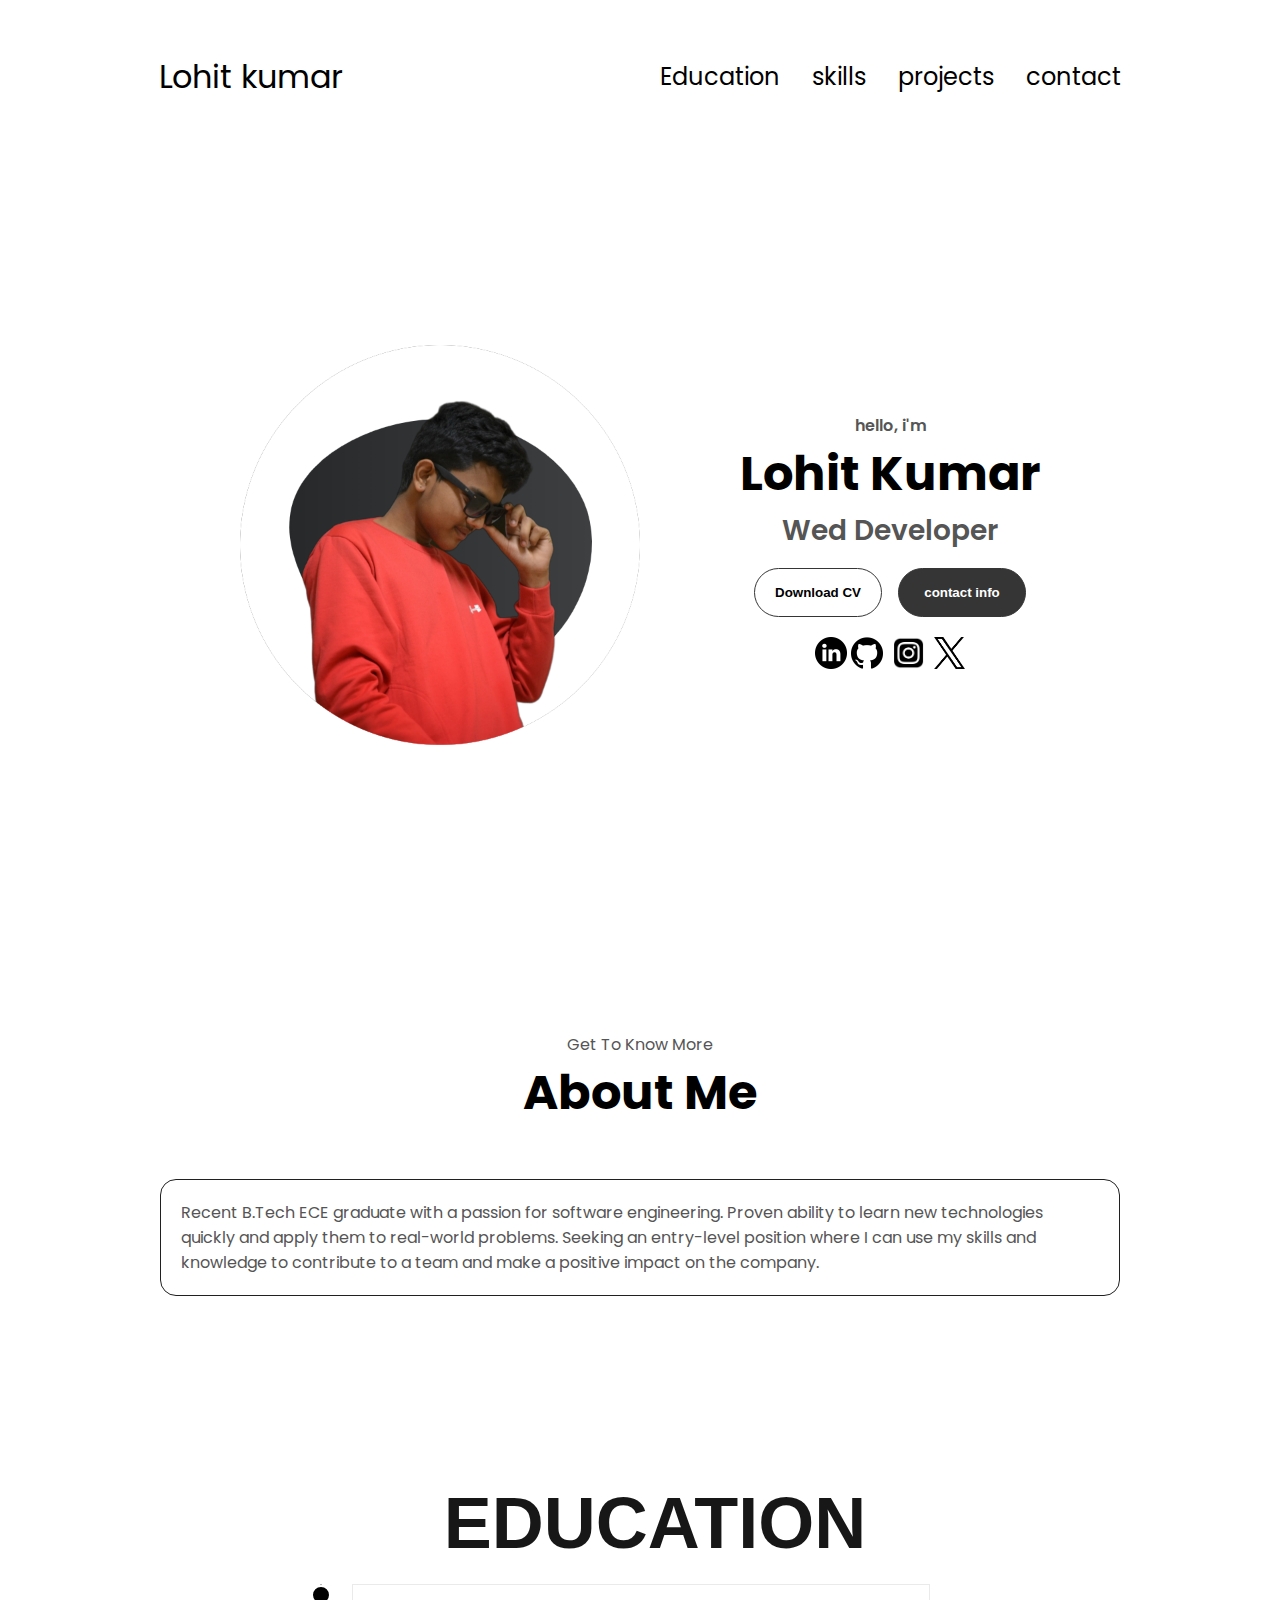
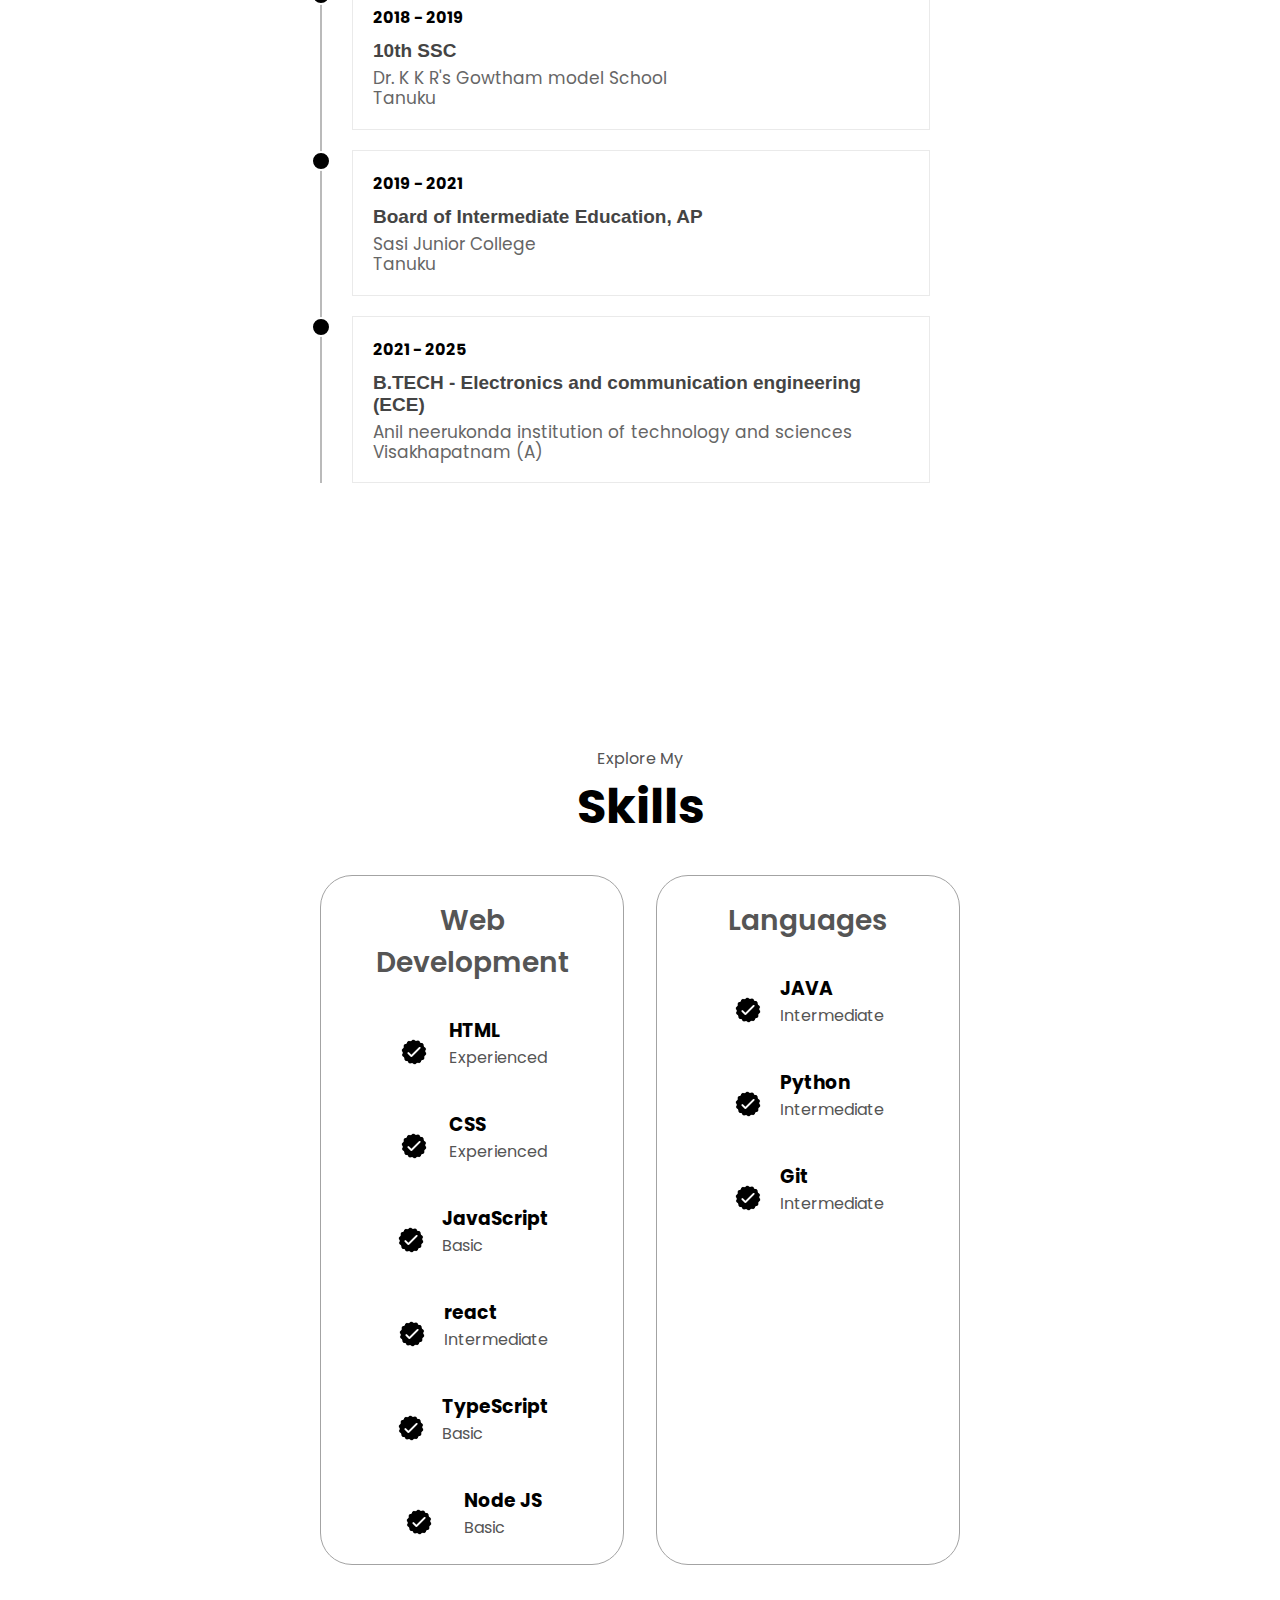
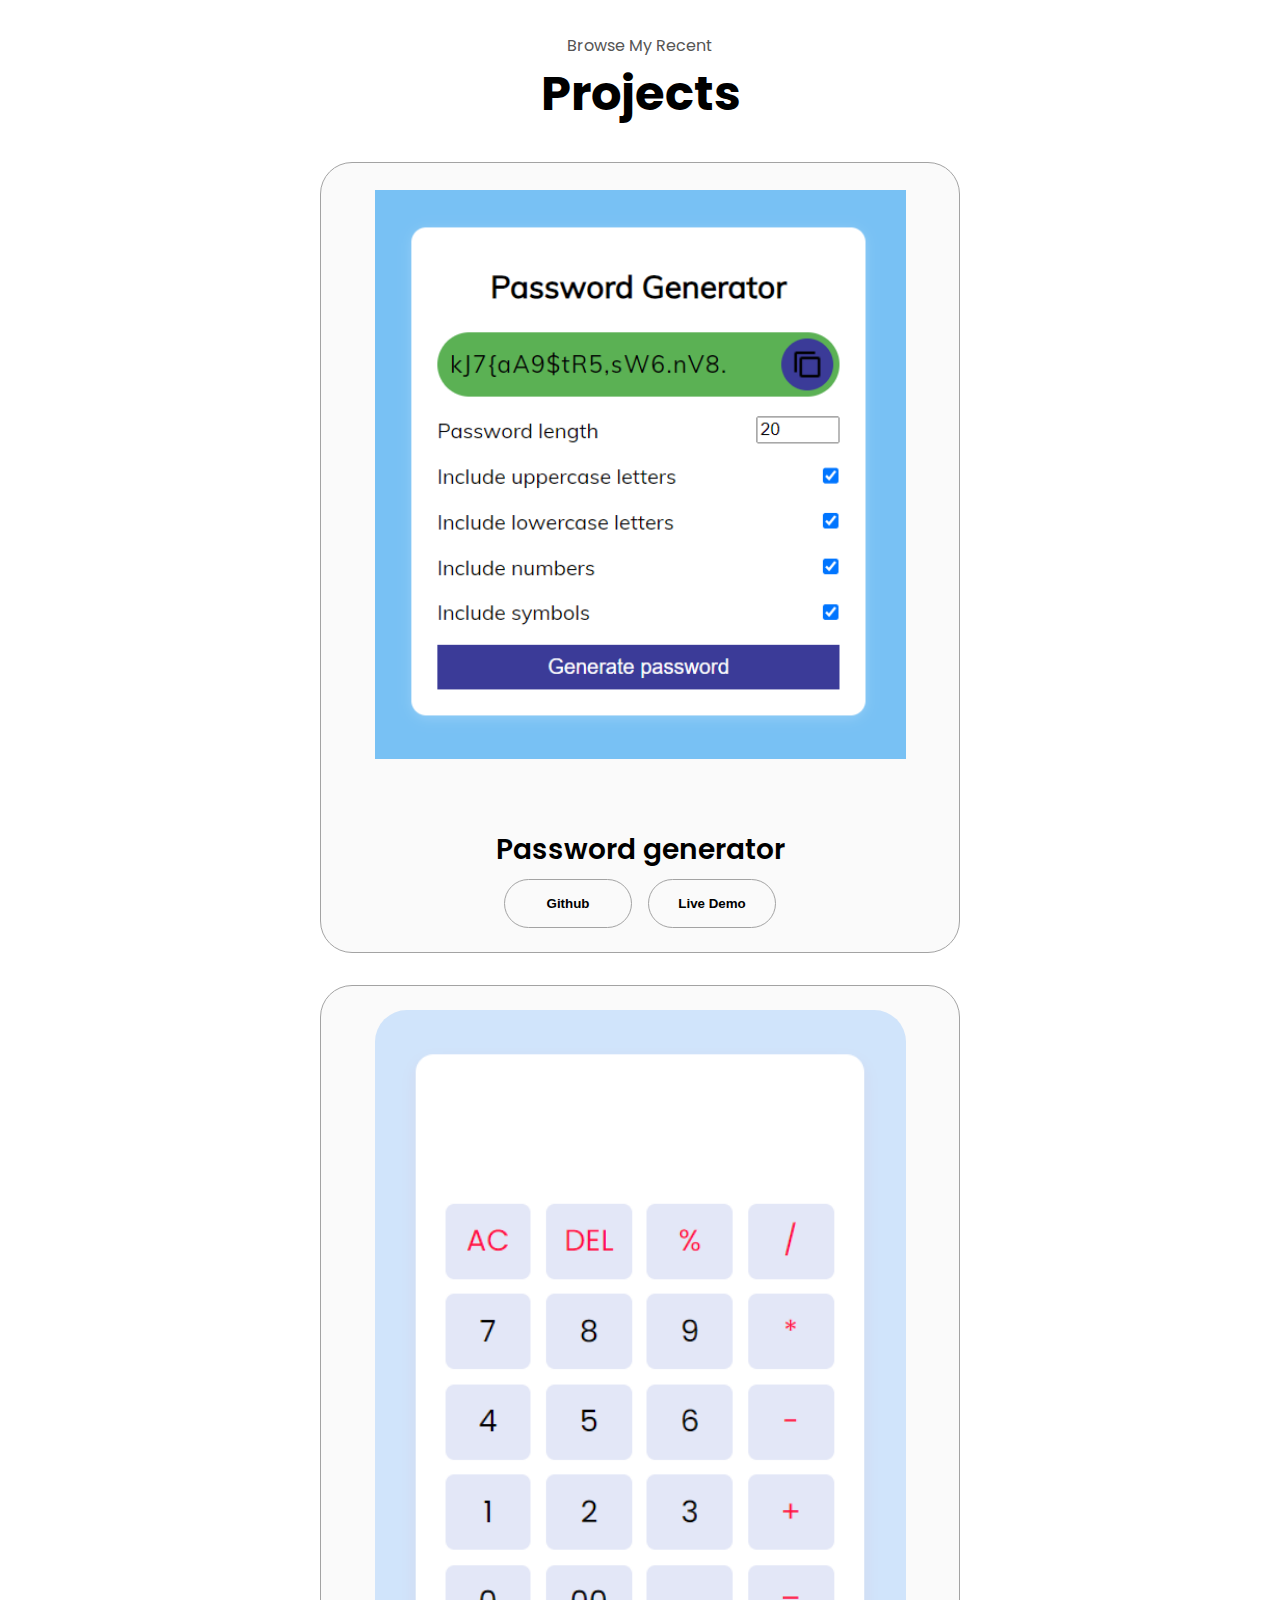
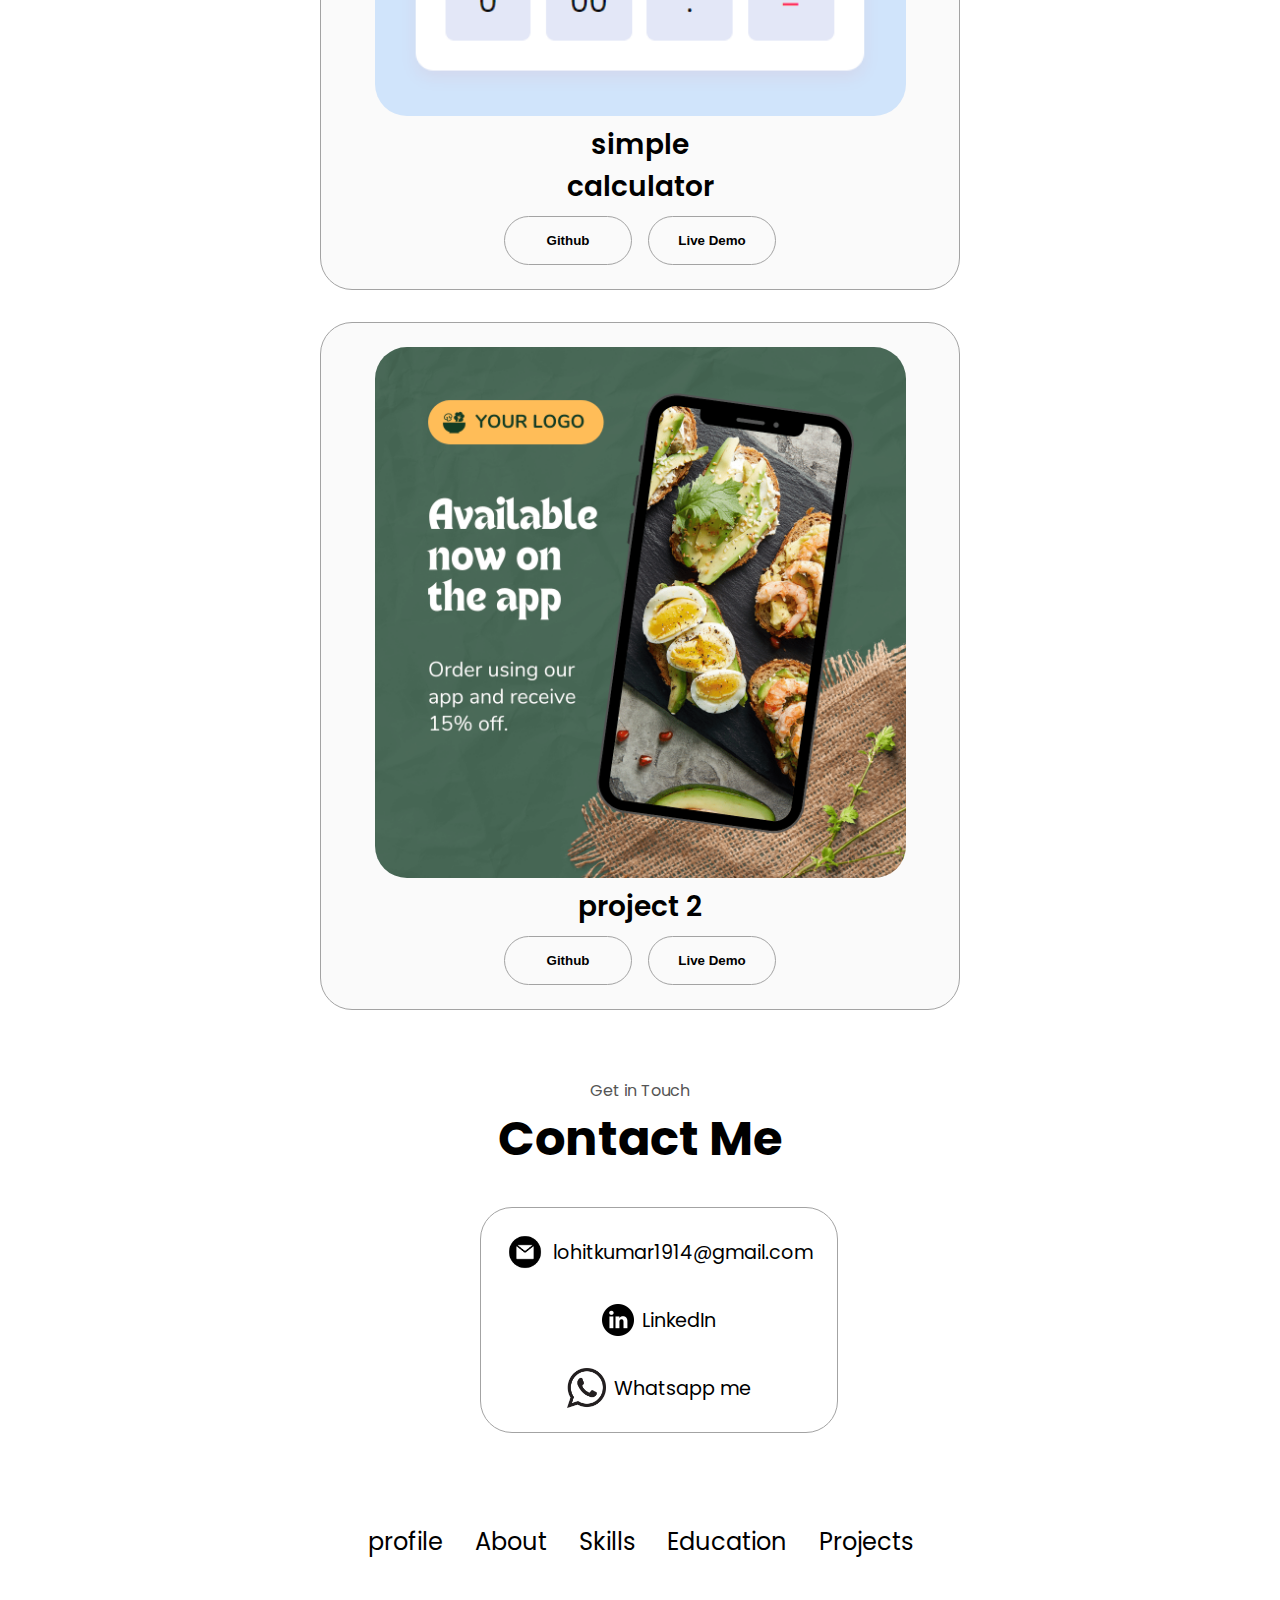
==== index.html @ 2c94330b "Add files via upload" ====
<!DOCTYPE html>
<html lang="en">
<head>
    <meta charset="UTF-8">
    <meta name="viewport" content="width=device-width, initial-scale=1.0">
    <title>my portfolio</title>

    <link rel="stylesheet" href="style.css"/>
    <link rel="stylesheet" href="mediaquire.css"/>

</head>
<body>
 <nav id="desktop-nav">
    <div class="logo">Lohit kumar</div>
    <div>
        <ul class="nav-links">
        <li><a href="#Education">Education</a></li>
        <li><a href="#experience">skills</a></li>
        <li><a href="#projects">projects</a></li>
        <li><a href="#contact">contact</a></li>
   </ul> 
</div>
 </nav>
 <nav id="hambuger-nav">
    <div class="logo">Lohit kumar</div>
    <div class="hambuger-menu">
        <div class ="hambuger-icon" onclick="toggleMenu()">
          <span></span>
          <span></span>
          <span></span>
        </div>
    <div class="menu-links">
        <li><a href="#Education" onclick="toggleMenu()">Education</a></li>
        <li><a href="#experience" onclick="toggleMenu()">skills</a></li>
        <li><a href="#projects" onclick="toggleMenu()">projects</a></li>
        <li><a href="#contact" onclick="toggleMenu()">contact</a></li>
         
    </div>
    </div>
 </nav>
<section id ="profile">
    <div class="section__pic-container">
        <img src="./assets/profile-pic.png" alt="lohit profile">

    </div>
    <div class="section__text">
        <p class ="section__text__p1">hello, i'm</p>
        <h1 class ="title">Lohit Kumar</h1>
        <p class="section__text__p2">Wed Developer</p>
        <div class="btn-container">
            <button class="btn btn-color-2" 
            onclick="window.open('./assets/resume.pdf')">
                Download CV
            </button>
            <button class="btn btn-color-1" 
            onclick="location.href=('./#contact')">
                contact info
            </button>
        </div>
        <div id="socials-container">
            <img src="./assets/linkedin.png" alt="my linkedin profile"
            class="icon" onclick="location.href='https://www.linkedin.com/in/naram-lohit-kumar-b92666259'"/>
            <img src="./assets/github.png" alt="my github profile"
            class="icon" onclick="location.href='https://github.com/lohitkumar1914'"/>
            <img src="./assets/instagram logo.png" alt="my insta profile"
            class="icon" onclick="location.href='https://www.instagram.com/sasilohit_1914/#'"/>
            <img src="./assets/twitter-x-logo-.png" alt="my twitter profile"
            class="icon" onclick="location.href='https://twitter.com/sasilohit1914'"/>
        </div>
    </div>
    
</section>

<section id="about">
  <p class="section__text__p1">Get To Know More</p>
  <h1 class="title">About Me</h1>

  <div class="text-container">
    <p>
      Recent B.Tech ECE graduate with a passion for software engineering. Proven ability to learn new technologies quickly and apply them to real-world problems. Seeking an entry-level position where I can use my skills and knowledge to contribute to a team and make a positive impact on the company.
    </p>
  </div>
<!-- ----------------------------------------------------------------------education--------------------------------------------------------------------------->
<section id="Education" class="col">
				
  <header class="title">
    <h2>EDUCATION</h2>
  </header>

  <div class="contents">
    
    <div class="box">
      <h4>2018 - 2019</h4>
      <h3>10th SSC </h3>
      <p>Dr. K K R's Gowtham model School<br/> Tanuku</p>
    </div>

    <div class="box">
      <h4>2019 - 2021</h4>
      <h3> Board of Intermediate Education, AP</h3>
      <p>Sasi Junior College<br/> Tanuku</p>
    </div>

    <div class="box">
      <h4>2021 - 2025</h4>
      <h3>B.TECH -
        Electronics and communication engineering (ECE)
        </h3>
      <p>Anil neerukonda institution
        of technology and sciences<br/>
        Visakhapatnam
        (A)</p>
    </div>

  </div>
  
</section>
<section id="experience">
  <p class="section__text__p1">Explore My</p>
  <h1 class="title">Skills</h1>
  <div class="experience-details-container">
    <div class="about-containers">
      <div class="details-container">
        <h2 class="experience-sub-title">Web Development</h2>
        <div class="article-container">
          <article>
            <img
              src="./assets/checkmark.png"
              alt="Experience icon"
              class="icon"
            />
            <div>
              <h3>HTML</h3>
              <p>Experienced</p>
            </div>
          </article>
          <article>
            <img
              src="./assets/checkmark.png"
              alt="Experience icon"
              class="icon"
            />
            <div>
              <h3>CSS</h3>
              <p>Experienced</p>
            </div>
          </article>
          <article>
            <img
              src="./assets/checkmark.png"
              alt="Experience icon"
              class="icon"
            />
            <div>
              <h3>JavaScript</h3>
              <p>Basic</p>
            </div>
          </article>
          <article>
            <img
              src="./assets/checkmark.png"
              alt="Experience icon"
              class="icon"
            />
            <div>
              <h3>react</h3>
              <p>Intermediate</p>
            </div>
          </article>
          <article>
            <img
              src="./assets/checkmark.png"
              alt="Experience icon"
              class="icon"
            />
            <div>
              <h3>TypeScript</h3>
              <p>Basic</p>
            </div>
          </article>
          <article>
            <img
              src="./assets/checkmark.png"
              alt="Experience icon"
              class="icon"
            />
            <div>
              <h3>Node JS</h3>
              <p>Basic</p>
            </div>
          </article>
        </div>
      </div>
      <div class="details-container">
        <h2 class="experience-sub-title">Languages</h2>
        <div class="article-container">
          <article>
            <img
              src="./assets/checkmark.png"
              alt="Experience icon"
              class="icon"
            />
            <div>
              <h3>JAVA</h3>
              <p>Intermediate</p>
            </div>
          </article>
          <article>
            <img
              src="./assets/checkmark.png"
              alt="Experience icon"
              class="icon"
            />
            <div>
              <h3>Python</h3>
              <p>Intermediate</p>
            </div>
          </article>
          
          <article>
            <img
              src="./assets/checkmark.png"
              alt="Experience icon"
              class="icon"
            />
            <div>
              <h3>Git</h3>
              <p>Intermediate</p>
            </div>
          </article>
        </div>
      </div>
    </div>
  </div>
</section>

<section id="projects">
  <p class="section__text__p1">Browse My Recent</p>
  <h1 class="title">Projects</h1>
  <div class="experience-details-container">
    <div class="about-containers">
      <div class="details-container color-container">
        <div class="article-container">
          <img
            src="./assets/project-1.png"
            alt="Project 1"
            class="project-img1"
          />
        </div>
       
        <h2 class="experience-sub-title project-title">Password generator
        </h2>
        <h4 class="project-one-title">   
        </h4>
        <div class="btn-container">
          <button
            class="btn btn-color-2 project-btn"
            onclick="location.href='https://github.com/lohitkumar1914/project-1-Password-generator.git'"
            target="_blank">
            Github
          </button>
          <button
            class="btn btn-color-2 project-btn"
            onclick="location.href='https://lohitkumar1914.github.io/project-1-Password-generator/'"
            target="_blank" >
            Live Demo
          </button>
        </div>
      </div>
      
      <!-- project 2-->
      <div class="details-container color-container">
        <div class="article-container">
          <img
            src="./assets/project-2.png"
            alt="Project 1"
            class="project-img"
          />
        </div>
        <h2 class="experience-sub-title project-title">simple <br>calculator
        </h2>
        <h4 class="project-one-title">   
        </h4>
        <div class="btn-container">
          <button
            class="btn btn-color-2 project-btn"
            onclick="location.href='https://github.com/lohitkumar1914/Simple-calculator'"
            target="_blank">
            Github
          </button>
          <button
            class="btn btn-color-2 project-btn"
            onclick="location.href='https://lohitkumar1914.github.io/Simple-calculator/'"
            target="_blank" >
            Live Demo
          </button>
        </div>
      </div>
            <!-- project 3-->

      <div class="details-container color-container">
        <div class="article-container">
          <img
            src="./assets/project-3.png"
            alt="Project 1"
            class="project-img"
          />
        </div>
        <h2 class="experience-sub-title project-title">project 2
        </h2>
        <h4 class="project-one-title">   
        </h4>
        <div class="btn-container">
          <button
            class="btn btn-color-2 project-btn"
            onclick="location.href='https://github.com/'"
            target="_blank">
            Github
          </button>
          <button
            class="btn btn-color-2 project-btn"
            onclick="location.href='https://lohitkumar1914.github.io/'"
            target="_blank" >
            Live Demo
          </button>
        </div>
      </div>
    </div>
  </div>
  <section id="contact">
    <p class="section__text__p1">Get in Touch</p>
    <h1 class="title">Contact Me</h1>
    <div class="contact-info-upper-container">
      <div class="contact-info-container">
        <img
          src="./assets/email.png"
          alt="Email icon"
          class="icon contact-icon email-icon"
        />
        <p><a href="mailto:examplemail@gmail.com">lohitkumar1914@gmail.com</a></p>
      </div>
      <div class="contact-info-container">
        <img
          src="./assets/linkedin.png"
          alt="LinkedIn icon"
          class="icon contact-icon"
        />
        <p><a href="https://www.linkedin.com/in/naram-lohit-kumar-b92666259">LinkedIn</a></p>
      </div>
      
      <div class="contact-info-container">
        <img
          src="./assets/whatsapp-icon.png"
          alt="Email icon"
          class="icon contact-icon email-icon"
        />
        <p><a href="https://wa.me/7793928902">Whatsapp me</a></p>
      </div>
    </div>
  </section>
  <footer>
    <nav>
      <div class="nav-links-container">
        <ul class="nav-links">
          <li><a href="#profile">profile</a></li>
          <li><a href="#about">About</a></li>
          <li><a href="#experience">Skills</a></li>
          <li><a href="#Education">Education</a></li>
          <li><a href="#projects">Projects</a></li>
          
        </ul>
      </div>
    </nav>
  </footer>
  
</section>

    <script src="scrpit.js"></script> 

</body>
</html>
---- style.css ----
@import url('https://fonts.googleapis.com/css2?family=Poppins:wght@300;400;500;600&display=swap');


*{
    margin: 0;
    padding: 0;
}
body{
   font-family: "Poppins", sans-serif;


}
html{
    scroll-behavior:smooth;
}

p{
    color: rgb(85, 85, 85);
}

a, 
.btn{
  transition:  all 300ms ease;

}

nav,
.nav-links{
    display: flex;
}
nav{
    justify-content: space-around;
    align-items: center;
    height: 17vh;
}
.nav-links{
    gap:2rem;
    list-style: none;
    font-size: 1.5rem;
}
a{
    color:black;
    text-decoration: none;
    text-emphasis-color: white;
}
a:hover{
    color :grey;
    text-decoration: underline;
    text-underline-offset: 1rem; /*gap for from the word to underline*/
    text-decoration-color:rgb(169, 164, 164) ;

}
.logo{
    font-size: 2rem;

}
.logo:hover{
    cursor: default;
}

#hambuger-nav{
    display: none;
}
.hambuger-menu{
    position: relative;
    display: inline-block;
}
.hambuger-icon{
    display:flex;
    flex-direction: column;
    justify-content: space-between;
    height: 24px; 
    width: 30px;
    cursor: pointer;
}

.hambuger-icon span{
    width: 100%;
    height: 2px;
    background-color: black;
    transition: all 0.3 ease-in-out;
}
.menu-links{
    position:absolute;
    top: 100%;
    right:  0;
    background-color: white;
    width: fit-content;
    max-height: 0;
    overflow: hidden;
    transition: all 0.3 ease-in-out;
}

.menu-links a{
    display:block;
    padding: 10px;
    text-align: center;
    font-size: 1.5rem;
    color: black;
    text-decoration: none;
    transition: all 0.3 ease-in-out;
 
}

.menu-links li{
    list-style: none;
}
.menu-links.open{
    max-height: 300px;

}
.hambuger-icon.open span:first-child{
    transform: rotate(45deg) translate(10px,5px);
}
.hambuger-icon.open span:nth-child(2){
opacity: 0;

}
.hambuger-icon.open span:last-child{
    transform: rotate(-45deg) translate(10px,-5px);
}

.hambuger-icon span:first-child{
    transform: none;
} 

.hambuger-icon span:first-child{
opacity: 1;
}

.hambuger-icon span:first-child{
    transform: none;
}

section {
    padding-top: 4vh;
    height: 96vh;
    margin:0 10rem;
    box-sizing:border-box;
    min-height: fit-content;
}

.section-container{
    display:flex;
    
}
#profile{
    display:flex;
    justify-content: center;
    gap: 5rem;
    height:80vh;
}
.section__pic-container{
    display:flex;
    height:400px;
    width:400px;
    margin:auto 0;
    padding-right: 20px;

}

.section__text{
    align-self: center;
    text-align: center;

}

.section__text p{
    font-weight: 600;
}
.section__text__p1{
    text-align: center;
}
.section__text__p2{
    font-size: 1.75rem;
    margin-bottom: 1rem;
    
}

.title{
    font-size:3rem;
    text-align:center;
}

#social-container{
    display:flex;
    justify-content:center;
    margin-top: 50rem;
    gap: 1rem;
    padding-top: 20px;
}
.icon{
    padding-top: 20px;
    cursor: pointer;
    height: 2rem;

}

.btn-container{
    display: flex;
    justify-content: center;
    gap: 1rem;

}
 
.btn{
    font-weight: 600;
    transition: all 300ms ease;
    padding:1rem;
    width:8rem;
    border-radius:2rem;

}

.btn-color-1,
.btn-color-2{
    border: rgb(53,53,53) 0.1rem solid;

}

.btn-color-1:hover
,btn-color-2:hover{
    cursor: pointer;
}
.btn-color-1
,btn-color-2:hover{
    background:rgb(53,53,53);
    color:white;
}
.btn-color-1:hover{
    background-color: rgb(0,0,0);
}
.btn-color-2{
    background:none;
}

.btn-color-2:hover{
    border:rgb(255,255,255) 0.1rem solid;
}
.btn-container{
    gap:1rem;
}

#about {
    position: relative;
  }
  
  .about-containers {
    gap: 2rem;
    margin-bottom: 2rem;
    margin-top: 2rem;
  }
  
  .about-details-container {
    justify-content: center;
    flex-direction: column;
  }
  
  .about-containers,
  .about-details-container {
    display: flex;
    justify-content: center;
  }
  
  .about-pic {
    border-radius: 2rem;
  }
  
 
  
  .details-container {
    padding: 1.5rem;
    flex: 1;
    background: white;
    border-radius: 2rem;
    border: rgb(53, 53, 53) 0.1rem solid;
    border-color: rgb(163, 163, 163);
    text-align: center;
  }
  
  .section-container {
    gap: 4rem;
    
    align-items: center;
    height: 50%;
  }
  
  .section__pic-container {
    height: 400px;
    width: 400px;
    margin: auto 0;
  }
  .text-container{
    position: relative;
    padding: 20px;
    border: 1px solid #212020;
    border-radius: 1rem;
    background-color: #ffffff;
    cursor: pointer;
    transition: all 0.4s;
    margin-top: 50px;
    ;
    margin-bottom: 150px;
  }
/*-----------------------------education---------------------------*/
.container{
	width: 100%;
	padding: 35px 10%;
}

main.row{
	display: grid;
	grid-template-columns: 1fr 1fr;
	grid-column-gap: 20px;
}
.col header.title{
	font-family: helvetica;
	color: #171717;
	padding: 0px 0px 20px 30px;
}
.col .contents{
	padding: 0px 30px;
	border-left: 2px solid #bababa;
}
.col .contents .box{
	position: relative;
	padding: 20px;
	border: 1px solid #eaeaea;
	background-color: #ffffff;
	cursor: pointer;
	transition: all 0.4s;
	margin-bottom: 20px;
}
.col .contents .box:hover{
	box-shadow: 0px 3px 12px 0px #ccc;
	border: 1px solid transparent;
}
.col .contents .box::before{
	content: '';
	position: absolute;
	width: 16px;
	height: 16px;
	border-radius: 50%;
	right: calc(100% + 22px);
	top: 0;
	background-color: #000000;
	border: 2px solid white;
}
.box h4{
	position: relative;
	color: #000000;
}
.box h3{
	font-size: 19px;
	padding: 10px 0px 6px;
	font-family: helvetica;
	color: #444;
}
.box p{
	line-height: 1.2;
	color: #666;
	font-size: 17px;
}
#experience {
  position: relative;
}

.experience-sub-title {
  color: rgb(85, 85, 85);
  font-weight: 600;
  font-size: 1.75rem;
  margin-bottom: 2rem;
}

.experience-details-container {
  display: flex;
  justify-content: center;
  flex-direction: column;
}

.article-container {
  display: flex;
  text-align: initial;
  flex-wrap: wrap;
  flex-direction: row;
  gap: 2.5rem;
  justify-content: space-around;
}

article {
  display: flex;
  width: 10rem;
  justify-content: space-around;
  gap: 0.5rem;
}




  #projects {
    position: relative;
  
  }
  
  .color-container {
    border-color: rgb(163, 163, 163);
    background: rgb(250, 250, 250);
  }
  
  .project-img {
    border-radius: 2rem;
    width: 90%;
    height: 90%;
  }
  .project-img1 {
    
    width: 90%;
    height: 90%;
    padding-top:3px;
    padding-bottom:62px;

  }
  .project-title {
    margin: 0.5rem;
    color: black;

  }
  
  .project-btn {
    color: black;
    border-color: rgb(163, 163, 163);
  }
  
  .project-one-title{
    text-align: center;
    font-weight: normal;
    border-top: 0cap;
  }
  
#contact {
    display: flex;
    justify-content: center;
    flex-direction: column;
    height: 70vh;
  }
  
  .contact-info-upper-container {
    display: grid;
    
    justify-content:center;
    border-radius: 2rem;
    border: rgb(53, 53, 53) 0.1rem solid;
    border-color: rgb(163, 163, 163);
    background: (250, 250, 250);
    margin: 2rem auto;
    padding: 0.5rem;
  }
  
  .contact-info-container {
    display: flex;
    align-items:center;
    justify-content: center;
    gap: 0.5rem;
    margin: 1rem;
  }
  
  .contact-info-container p {
    font-size: larger;
  }
  
  .contact-icon {
    cursor: default;
    padding-top: 0px;
  }
  
  .email-icon {
    height: 2.5rem;
  }
  
  /* FOOTER SECTION */
  
  footer {
    height: 26vh;
    margin: 0 1rem;
  }
  
  footer p {
    text-align: center;
  }
---- mediaquire.css ----
@media screen and (max-width: 1400px) {
  #profile {
    height: 83vh;
    margin-bottom: 6rem;
  }
  .about-containers {
    flex-wrap:wrap;
  }
  #contact,
  #projects {
    height: fit-content;
  }
}

@media screen and (max-width: 1200px) {
 
  #desktop-nav {
    display: none;
  }
   #hambuger-nav {
    display: flex;
  }
  
  #experience,
  .experience-details-container {
    margin-top: 2rem;
  }
  #profile,
  .section-container {
    display: block;
  }
  .arrow {
    display: none;
  }
  section,
  .section-container {
    height: fit-content;
  }
  section {
    margin: 0 5%;
  }
  .section__pic-container {
    width: 275px;
    height: 275px;
    margin: 0 auto 2rem;
  }
  .about-containers {
    margin-top: 0;
  }
}

@media screen and (max-width: 600px) {
  #contact,
  footer {
    height: 40vh;
  }
  #profile {
    height: 83vh;
    margin-bottom: 0;
  }
  article {
    font-size: 1rem;
  }
  footer nav {
    height: fit-content;
    margin-bottom: 2rem;
  }
  .about-containers,
  .contact-info-upper-container,
  .btn-container {
    flex-wrap: wrap;
  }
  .contact-info-container {
    margin: 0;
  }
  .contact-info-container p,
  .nav-links li a {
    font-size: 1rem;
  }
  .experience-sub-title {
    font-size: 1.25rem;
  }
  .logo {
    font-size: 1.5rem;
  }
  .nav-links {
    flex-direction: column;
    gap: 0.5rem;
    text-align: center;
  }
  .section__pic-container {
    width: auto;
    height: 46vw;
    justify-content: center;
  }
  .section__text__p2 {
    font-size: 1.25rem;
  }
  .title {
    font-size: 2rem;
  }
  .text-container {
    text-align: justify;
  }
}
@media(max-width: 768px){
	main.row{
		grid-template-columns: 1fr;
	}
	.row .col:nth-child(2){
		margin-top: 30px;
	}
}
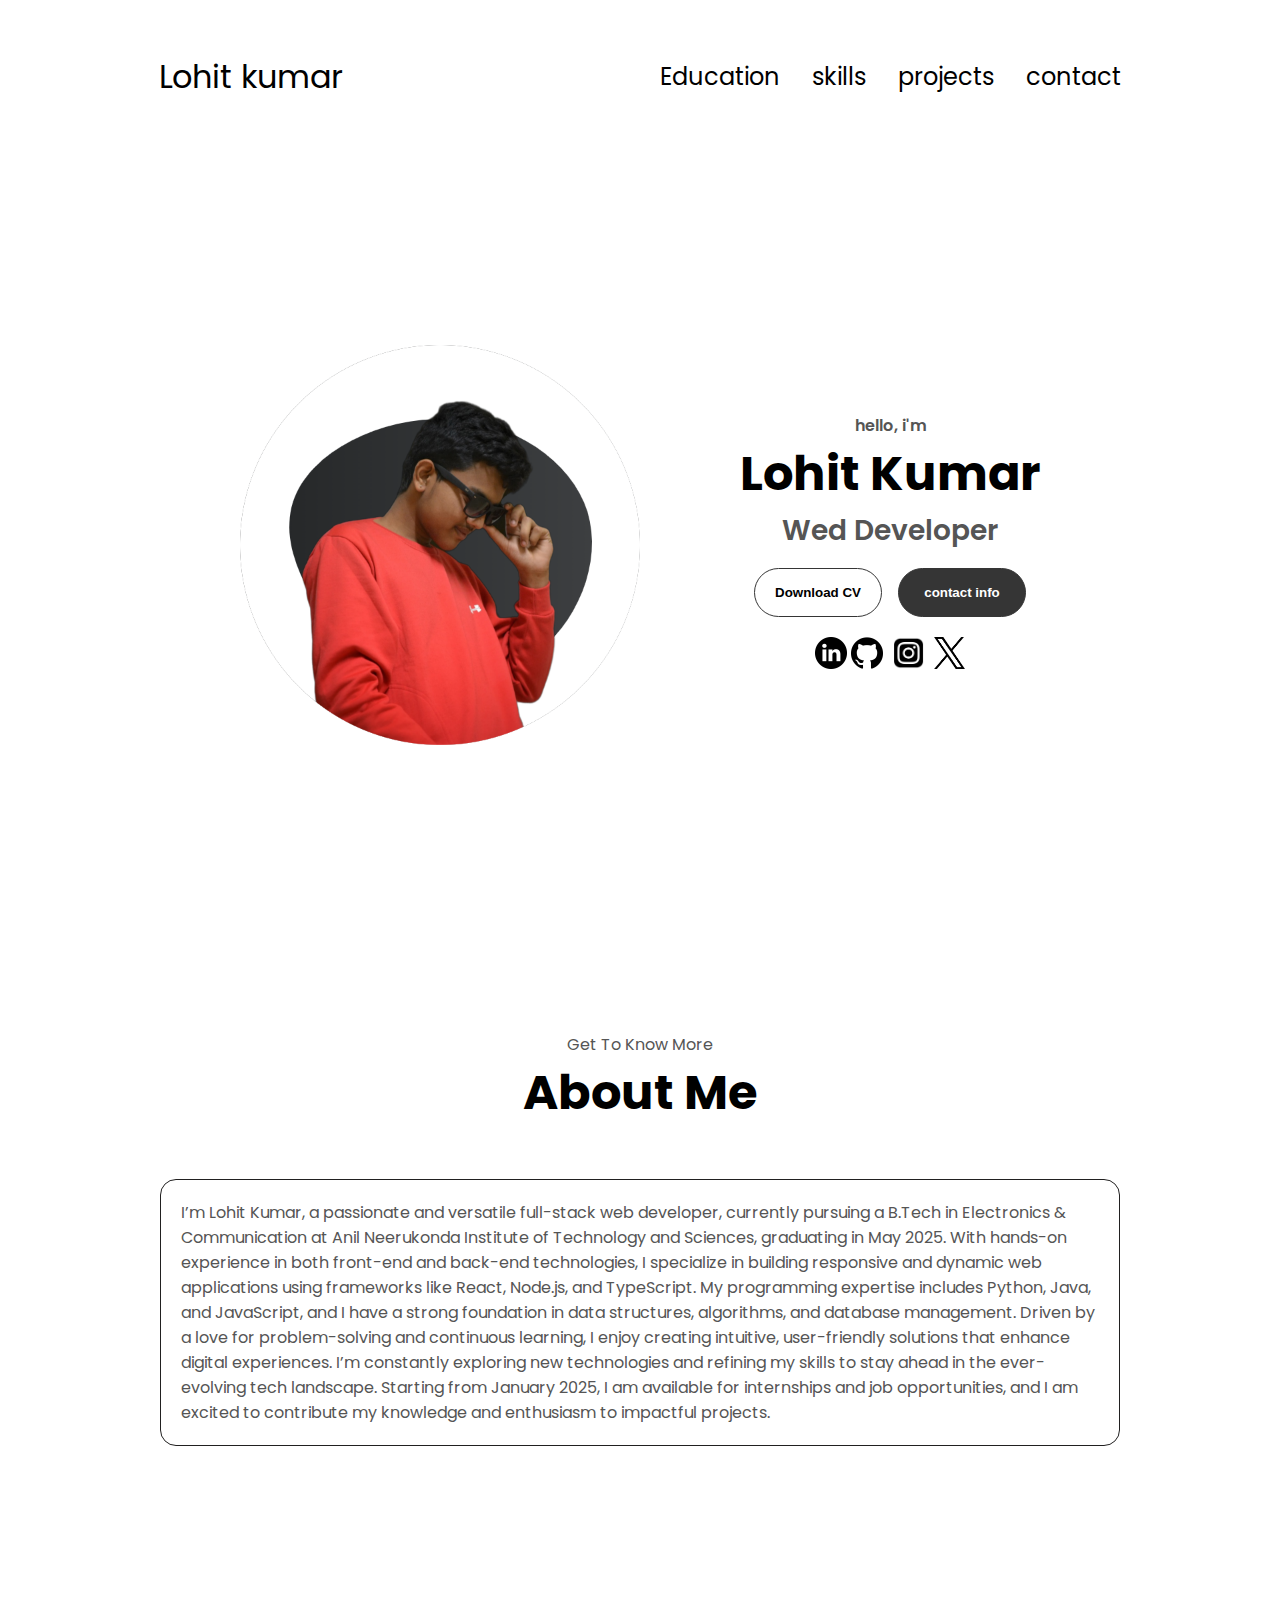
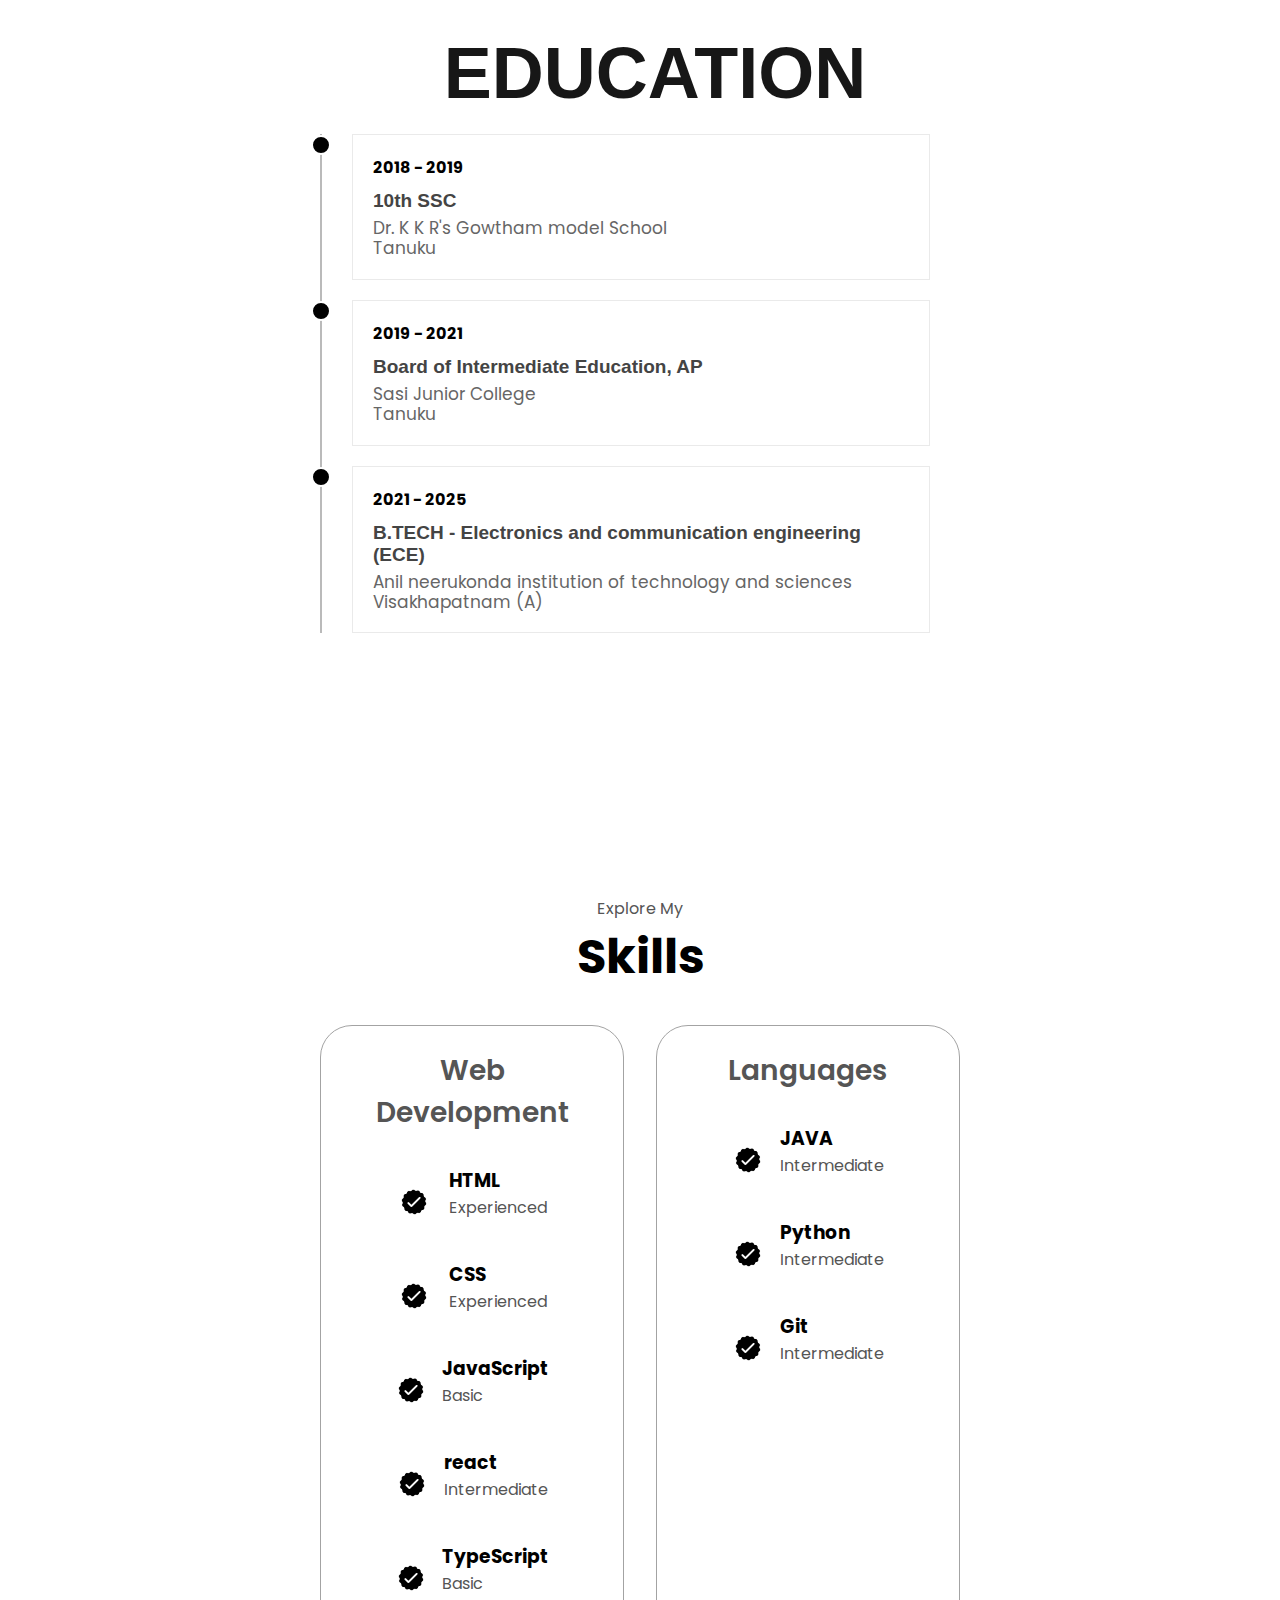
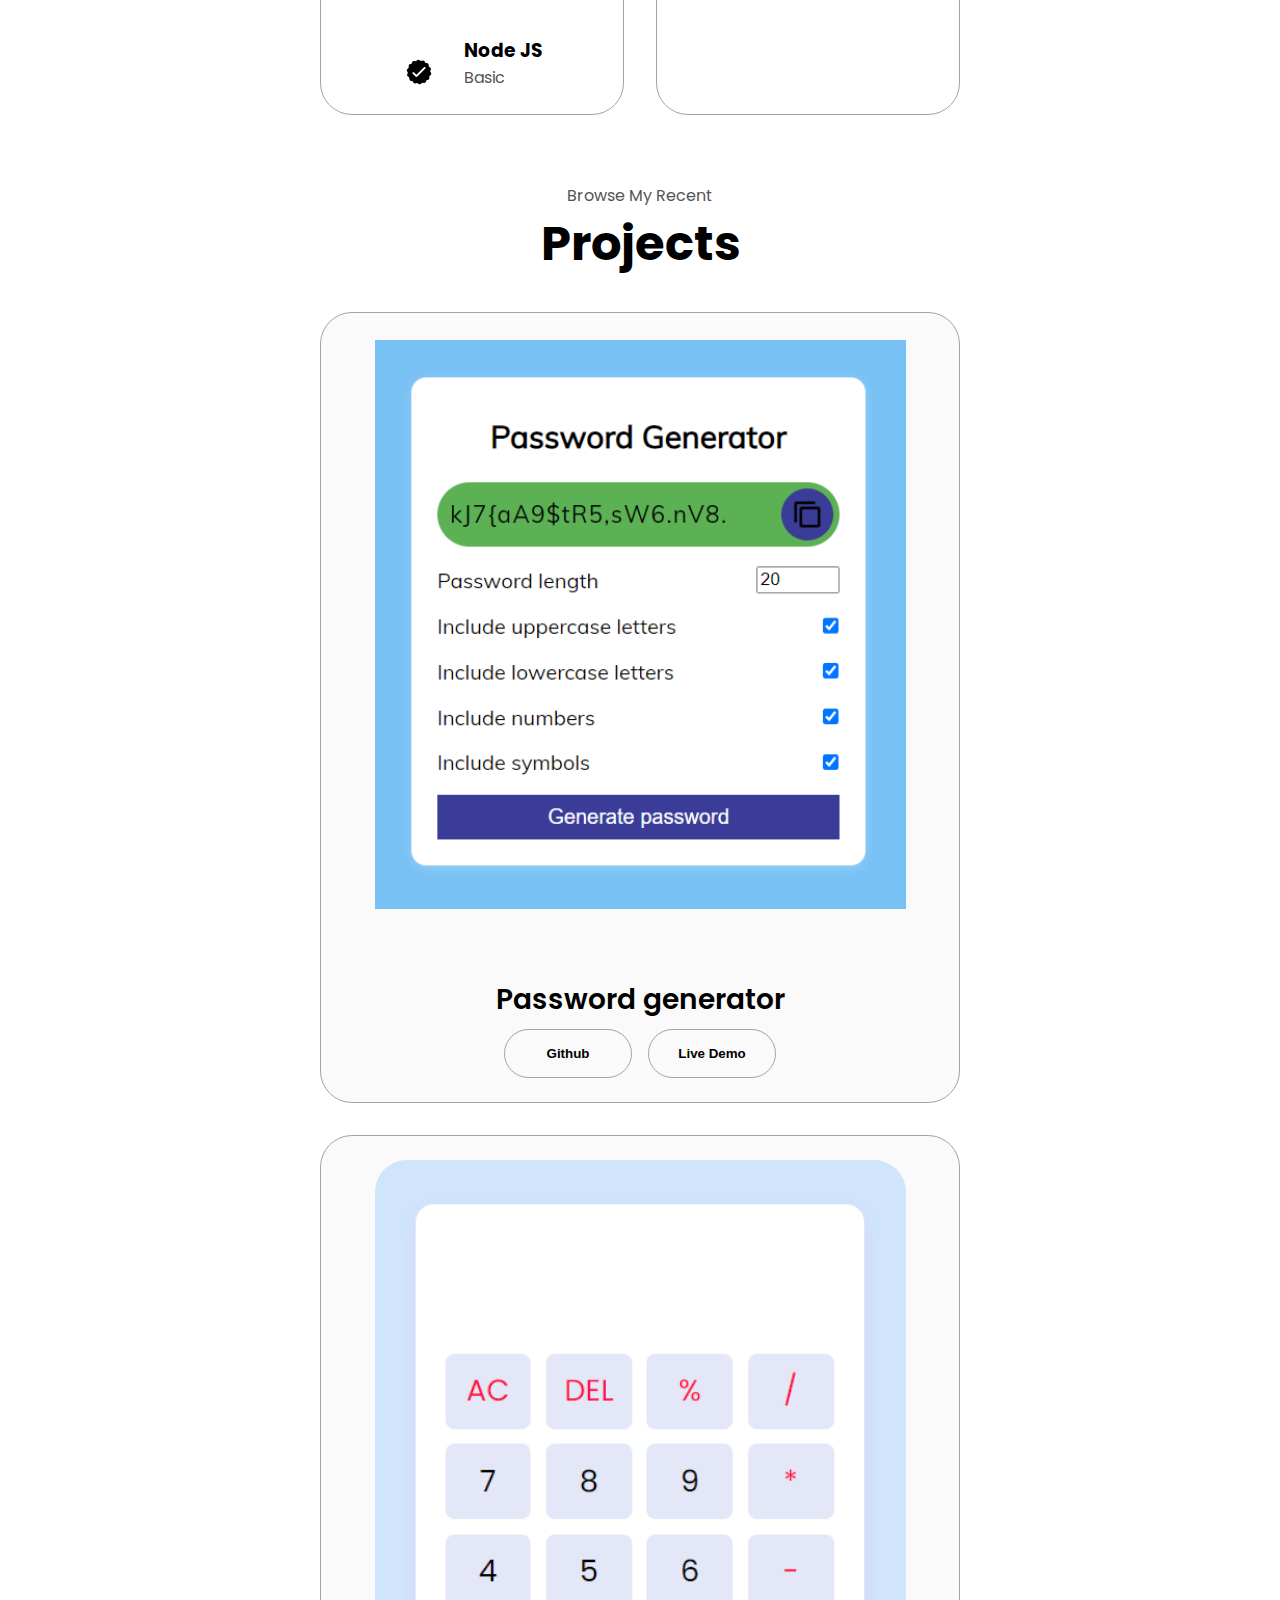
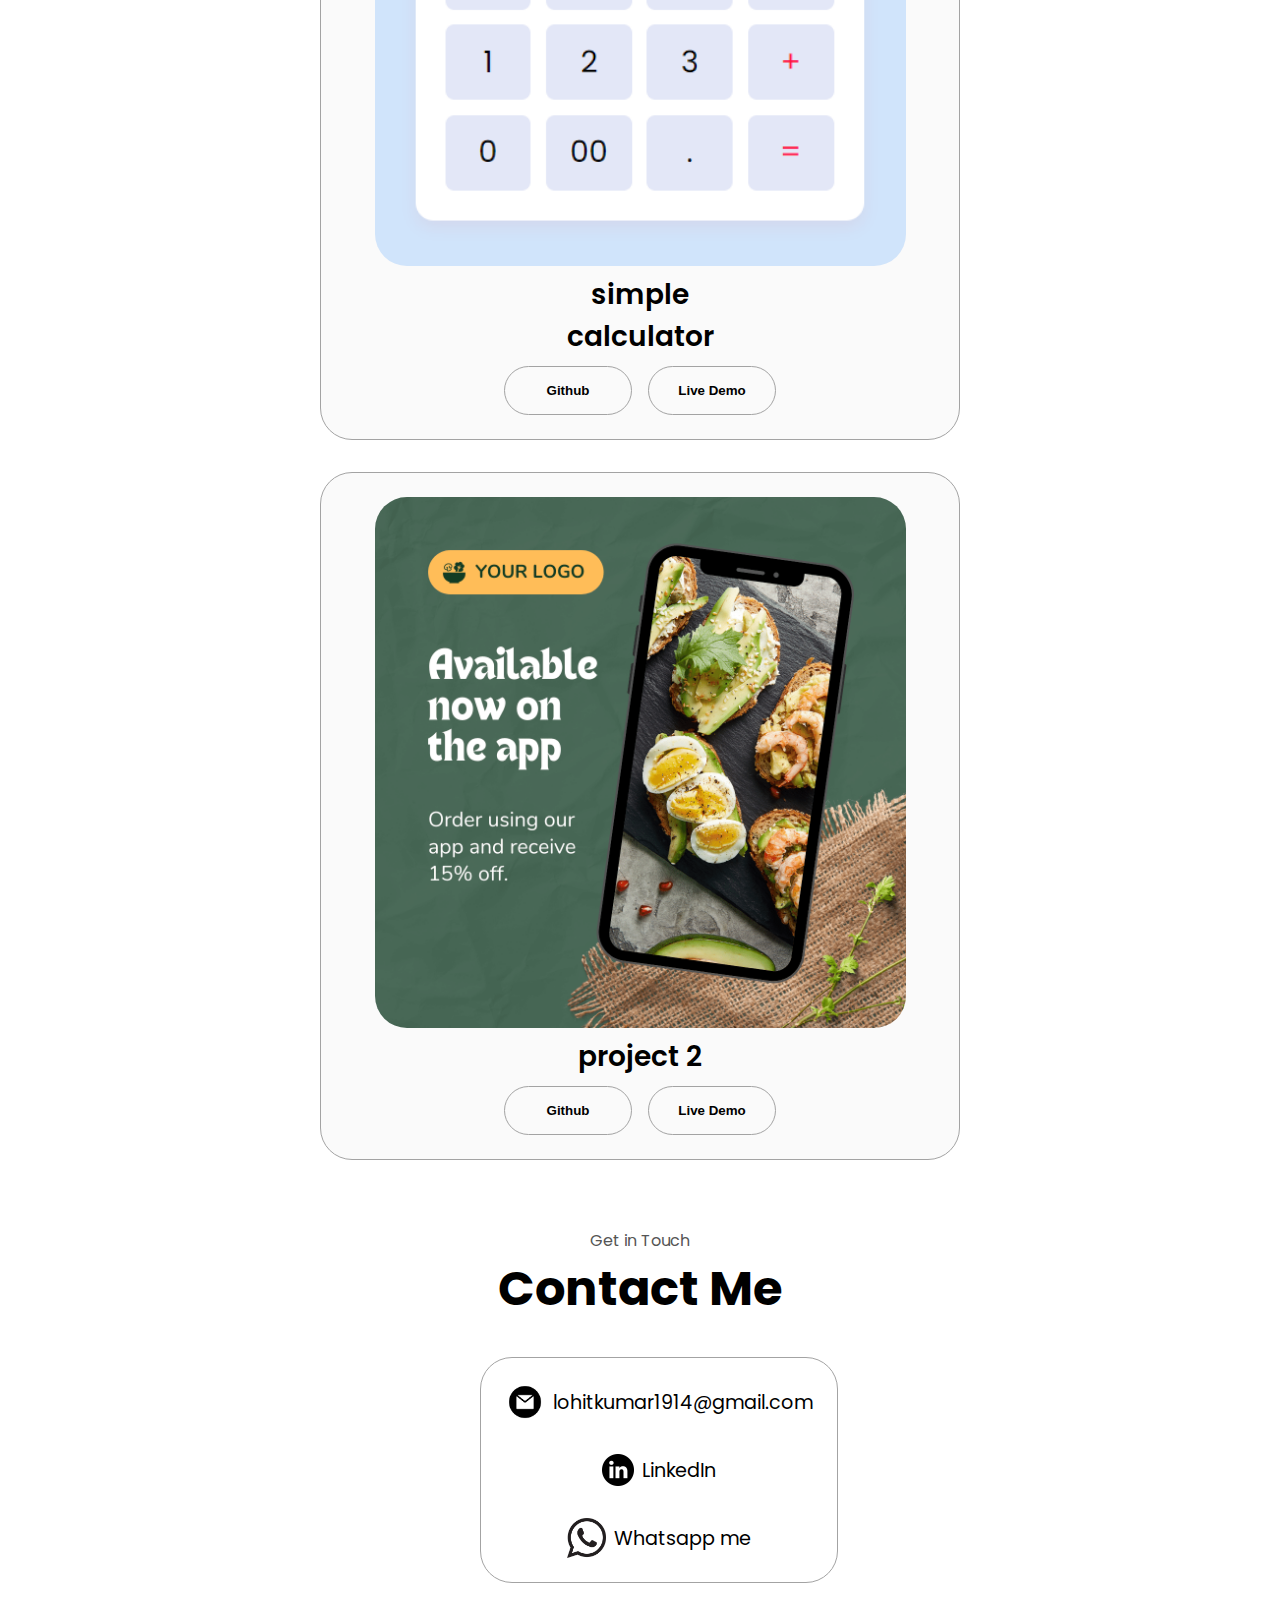
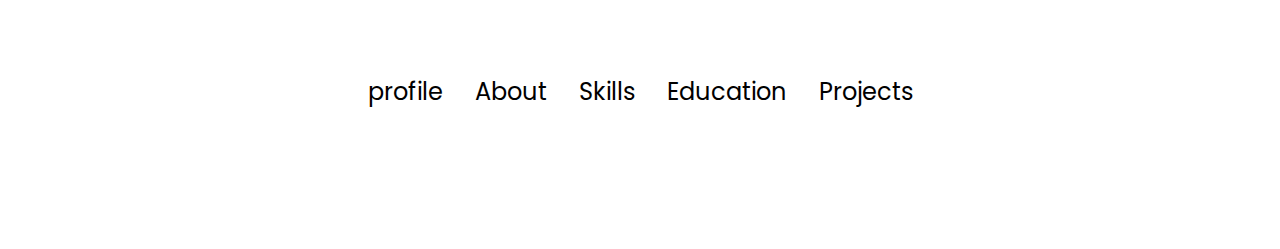
==== commit 0dd86337: "Update index.html" ====
--- a/index.html
+++ b/index.html
@@ -77,8 +77,9 @@
 
   <div class="text-container">
     <p>
-      Recent B.Tech ECE graduate with a passion for software engineering. Proven ability to learn new technologies quickly and apply them to real-world problems. Seeking an entry-level position where I can use my skills and knowledge to contribute to a team and make a positive impact on the company.
-    </p>
+I’m Lohit Kumar, a passionate and versatile full-stack web developer, currently pursuing a B.Tech in Electronics & Communication at Anil Neerukonda Institute of Technology and Sciences, graduating in May 2025. With hands-on experience in both front-end and back-end technologies, I specialize in building responsive and dynamic web applications using frameworks like React, Node.js, and TypeScript. My programming expertise includes Python, Java, and JavaScript, and I have a strong foundation in data structures, algorithms, and database management.
+
+Driven by a love for problem-solving and continuous learning, I enjoy creating intuitive, user-friendly solutions that enhance digital experiences. I’m constantly exploring new technologies and refining my skills to stay ahead in the ever-evolving tech landscape. Starting from January 2025, I am available for internships and job opportunities, and I am excited to contribute my knowledge and enthusiasm to impactful projects.    </p>
   </div>
 <!-- ----------------------------------------------------------------------education--------------------------------------------------------------------------->
 <section id="Education" class="col">
@@ -378,4 +379,4 @@
     <script src="scrpit.js"></script> 
 
 </body>
-</html>+</html>
--- a/style.css
+++ b/style.css
@@ -220,7 +220,7 @@
 }
 
 .btn-color-1:hover
-,btn-color-2:hover{
+,.btn-color-2:hover{
     cursor: pointer;
 }
 .btn-color-1
@@ -233,10 +233,12 @@
 }
 .btn-color-2{
     background:none;
+    
 }
 
 .btn-color-2:hover{
-    border:rgb(255,255,255) 0.1rem solid;
+    border:rgb(255, 255, 255) 0.1rem solid;
+   
 }
 .btn-container{
     gap:1rem;
@@ -488,4 +490,4 @@
   footer p {
     text-align: center;
   }
-  +  
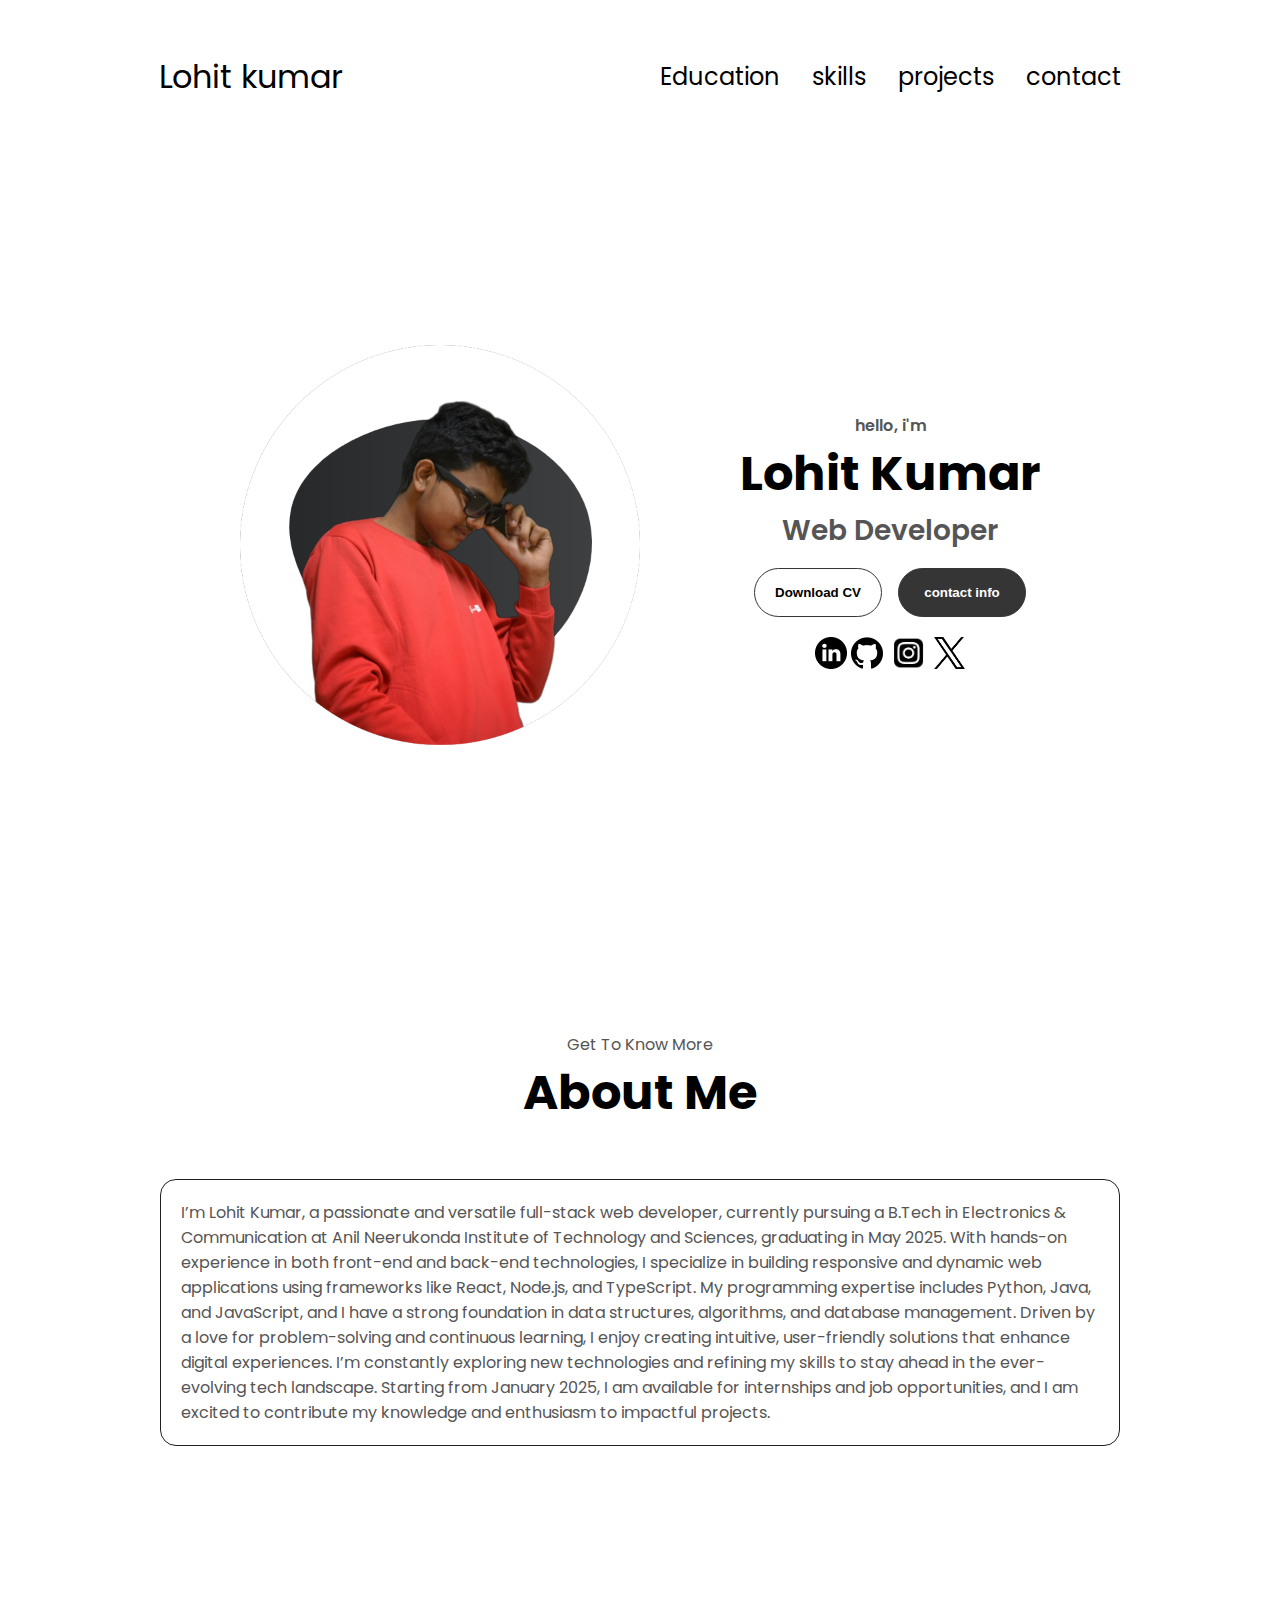
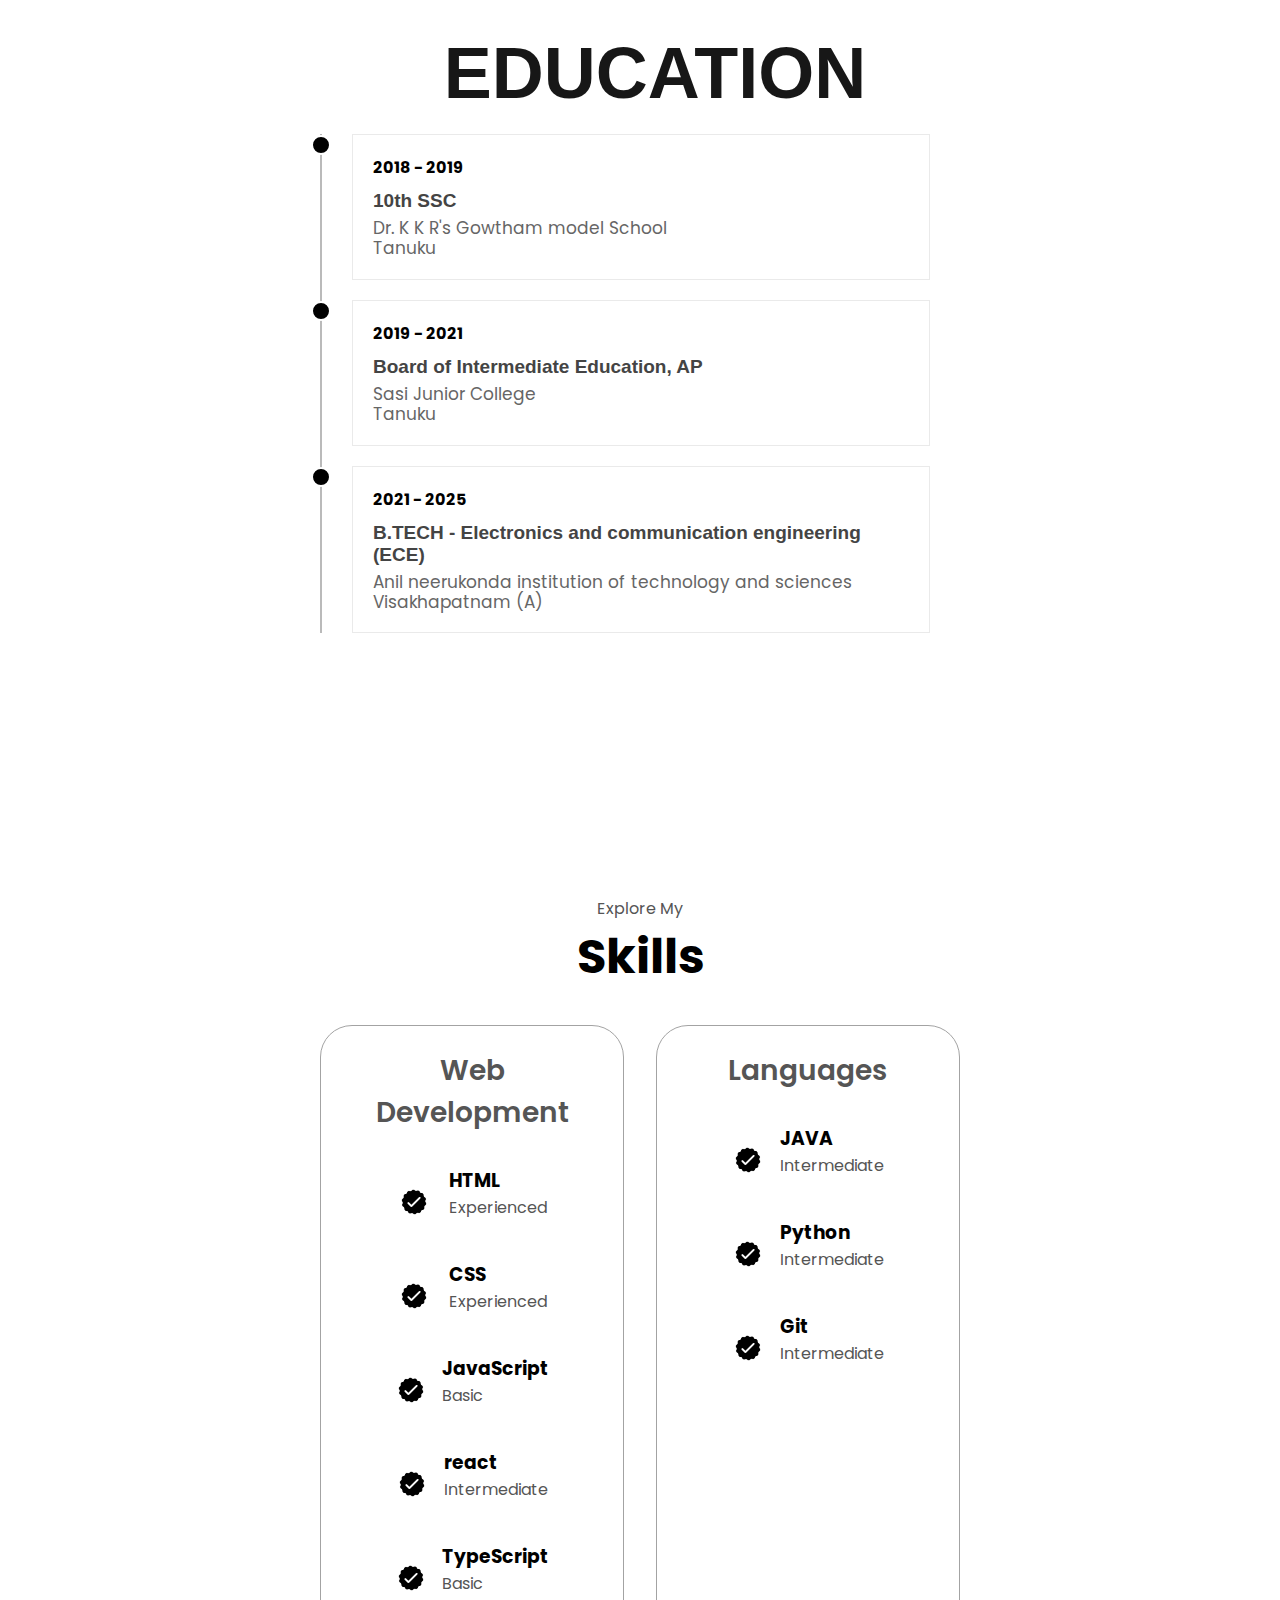
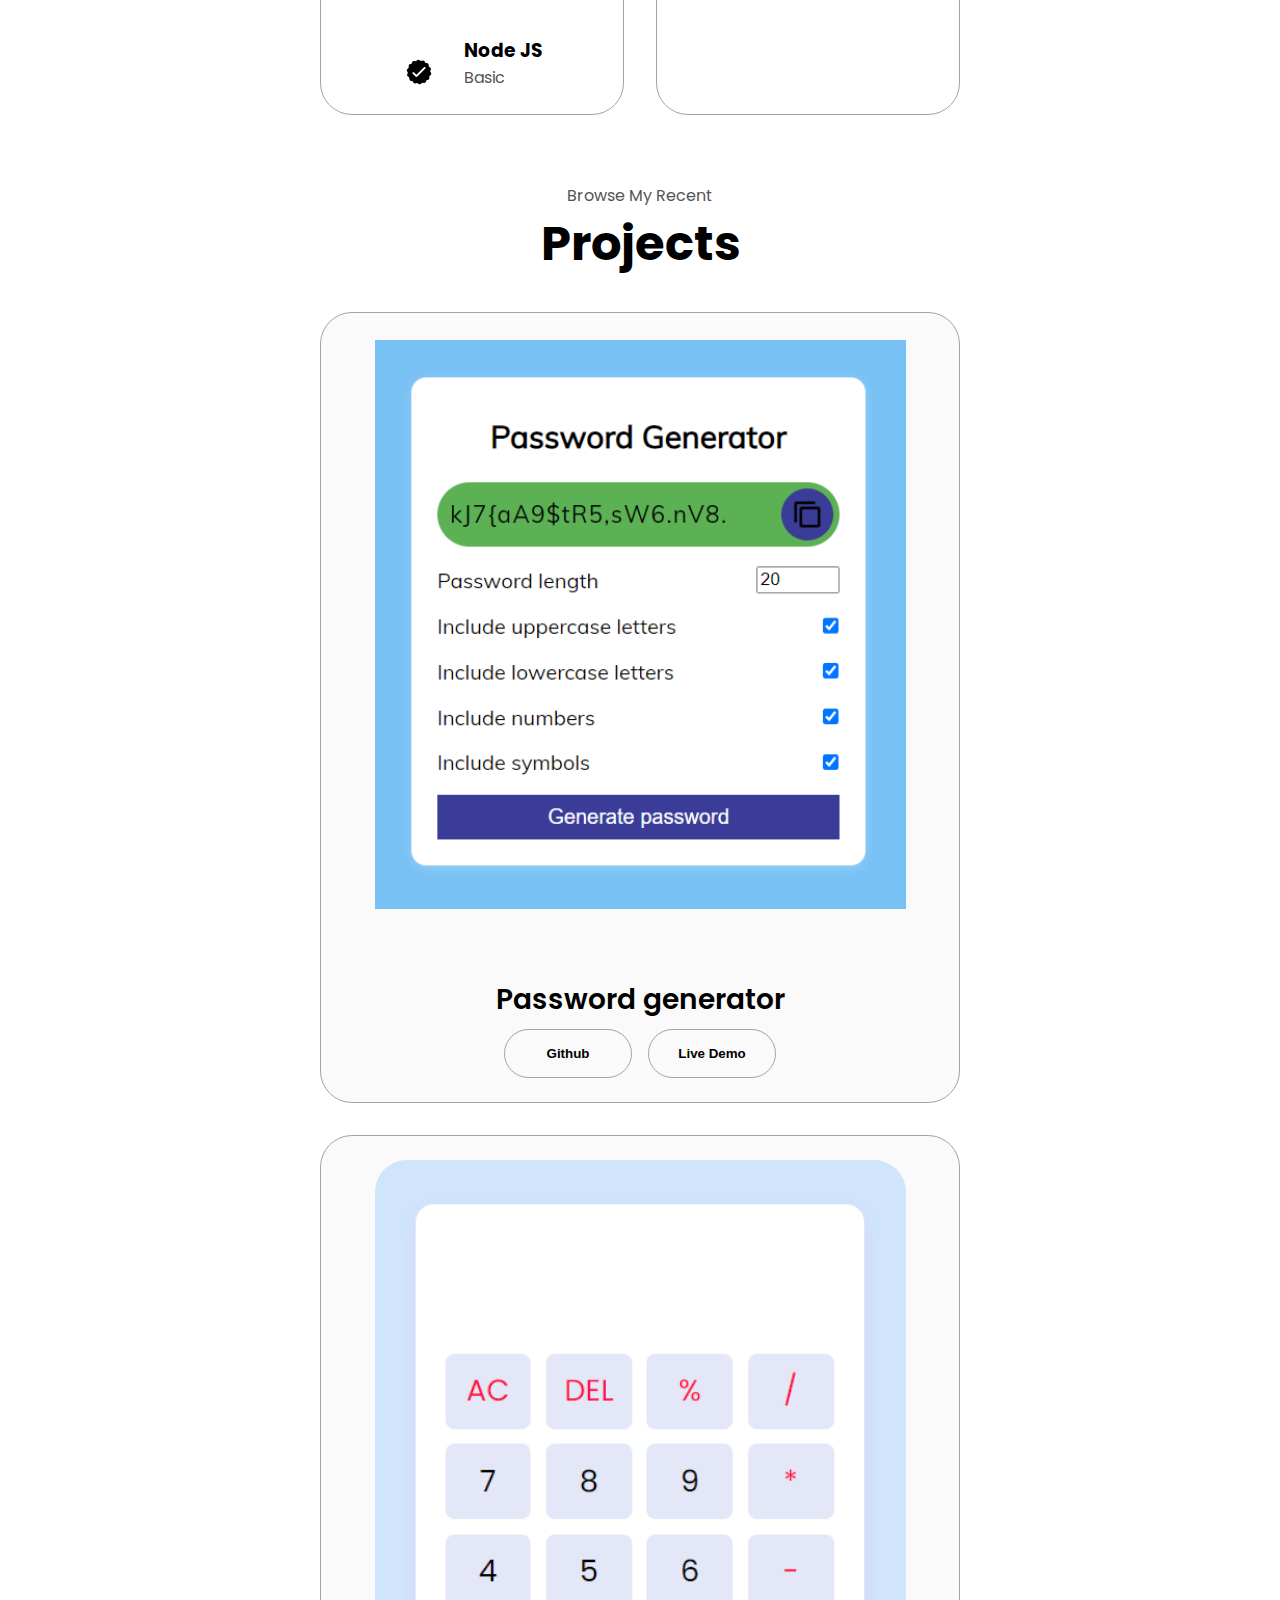
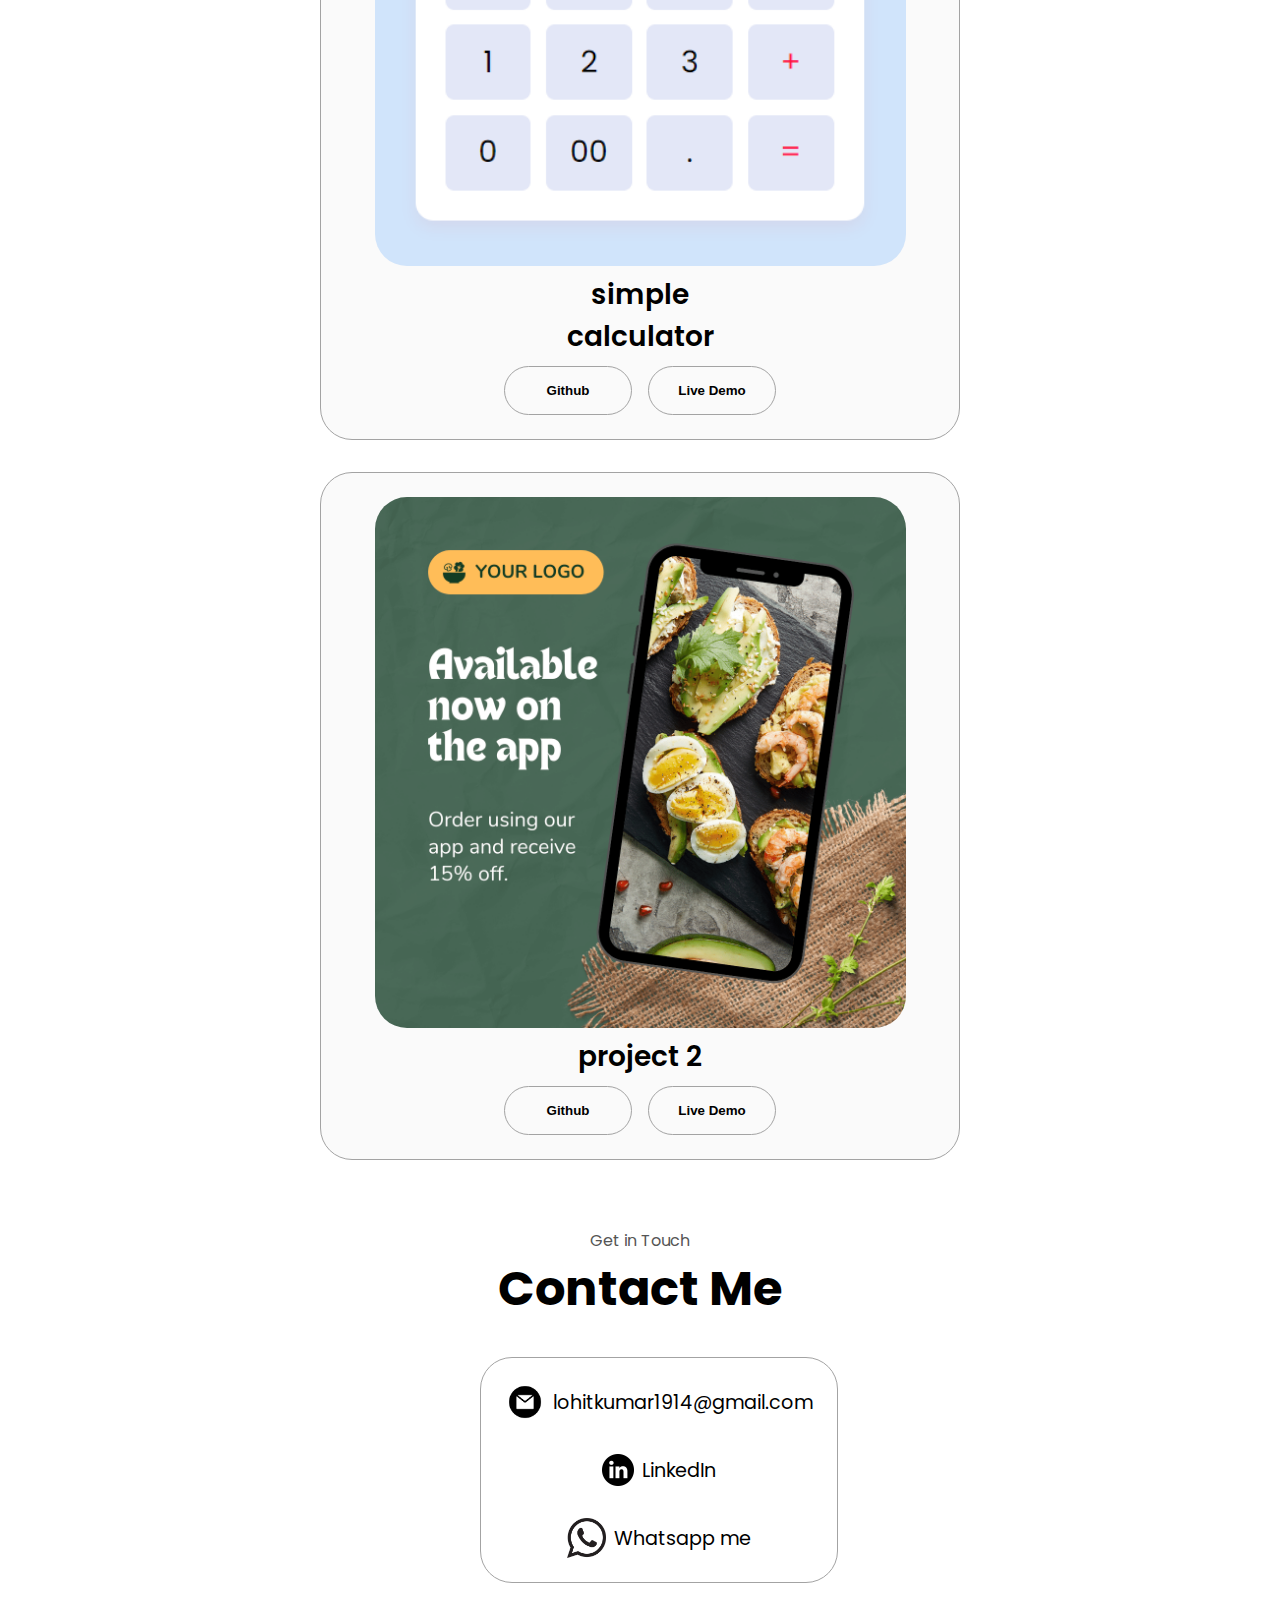
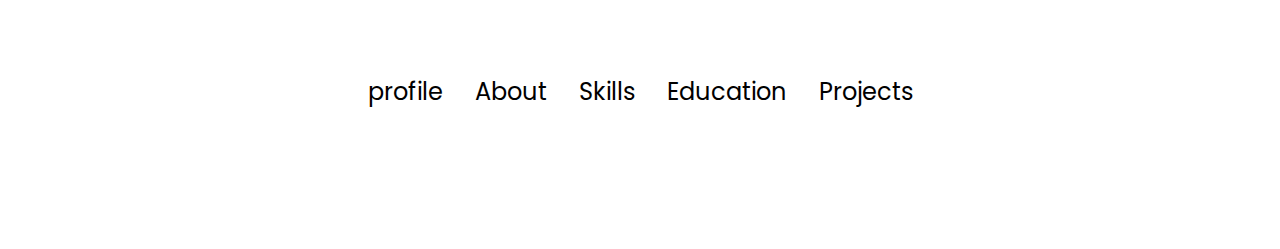
==== commit 62a25ae5: "Update index.html" ====
--- a/index.html
+++ b/index.html
@@ -46,7 +46,7 @@
     <div class="section__text">
         <p class ="section__text__p1">hello, i'm</p>
         <h1 class ="title">Lohit Kumar</h1>
-        <p class="section__text__p2">Wed Developer</p>
+        <p class="section__text__p2">Web Developer</p>
         <div class="btn-container">
             <button class="btn btn-color-2" 
             onclick="window.open('./assets/resume.pdf')">
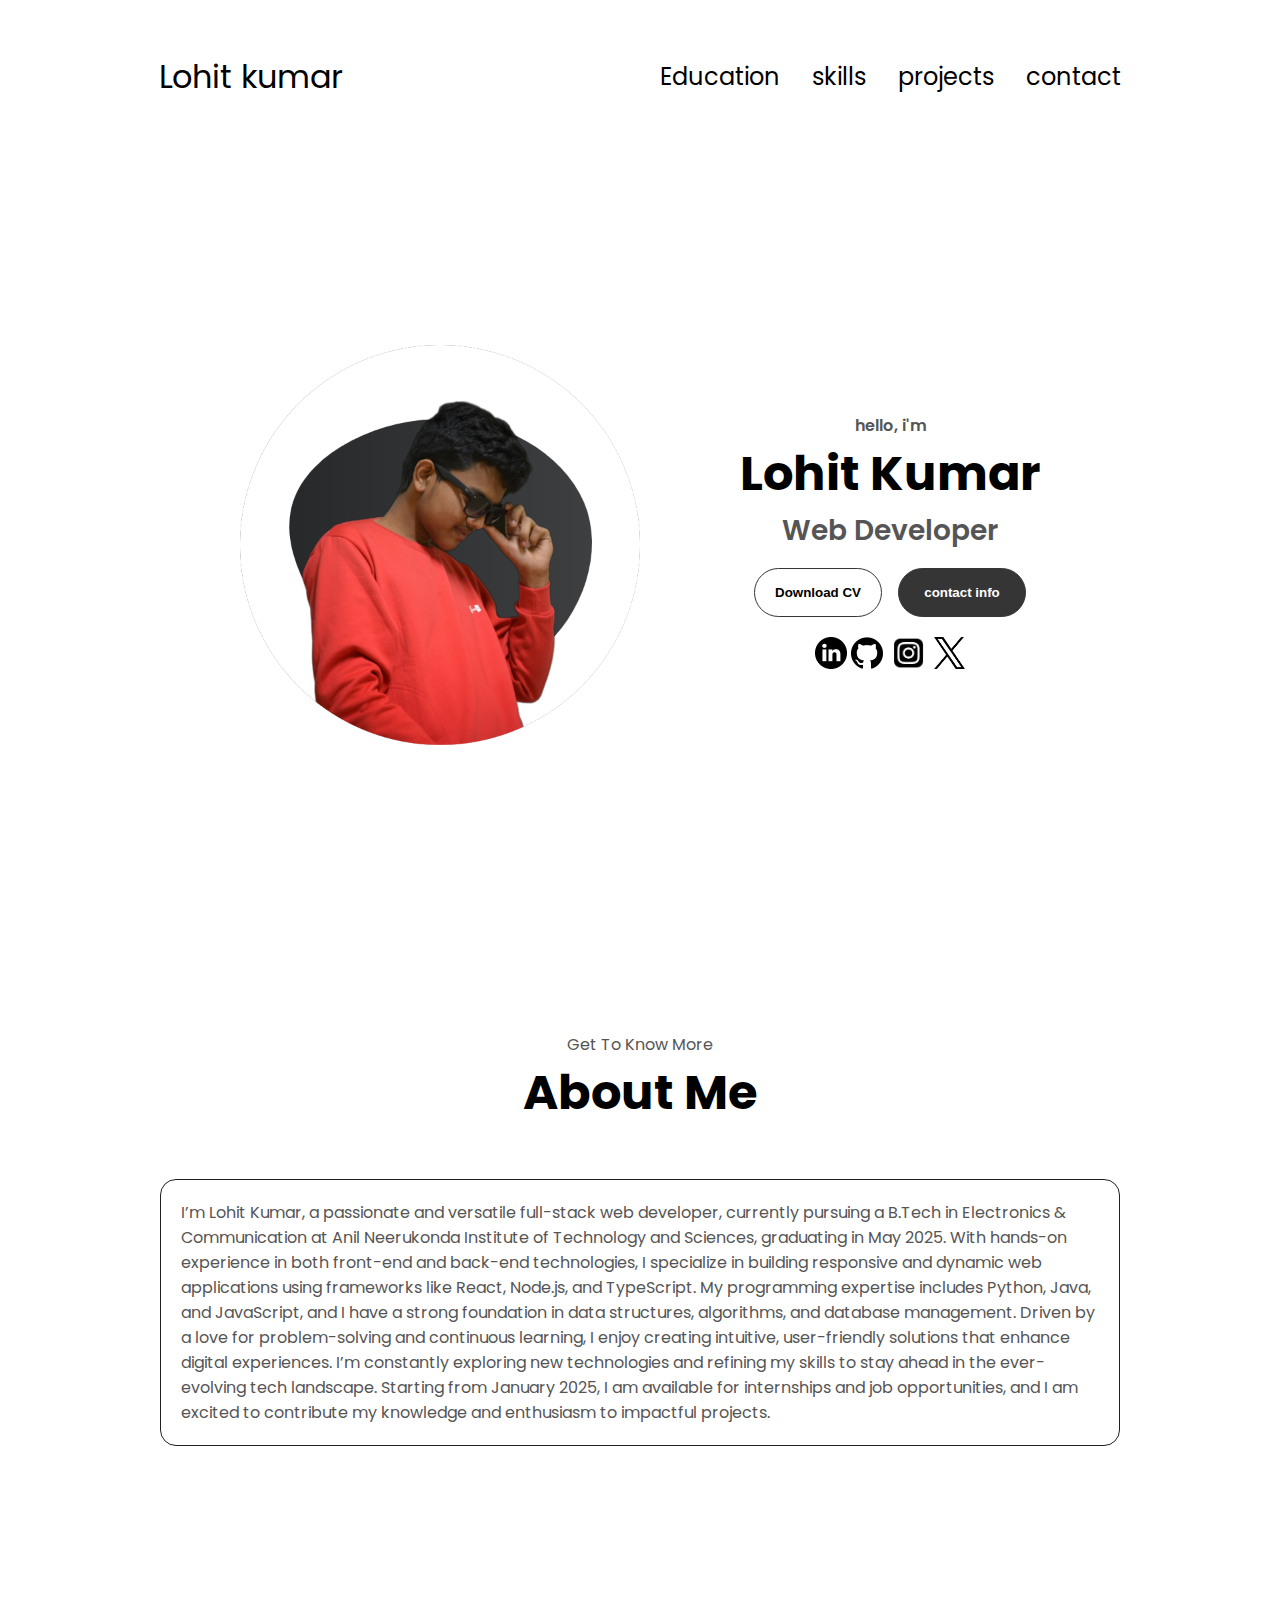
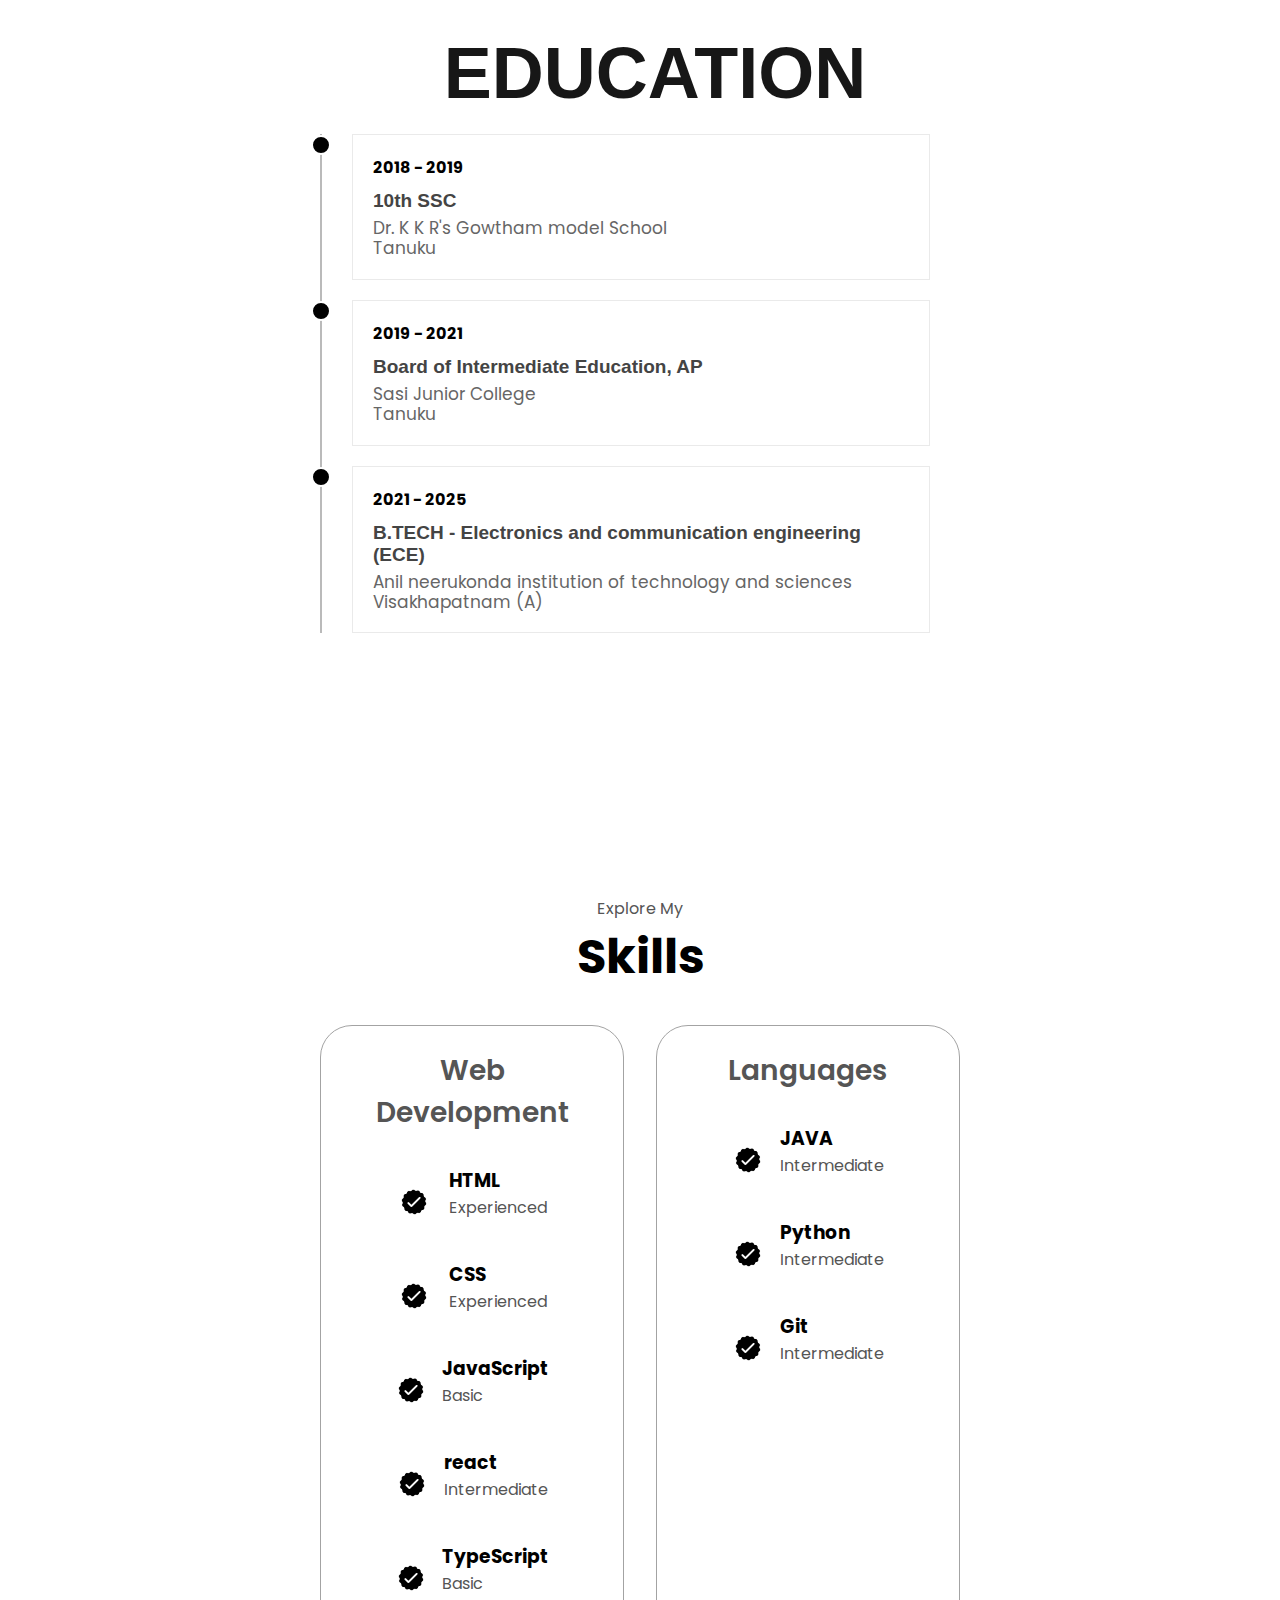
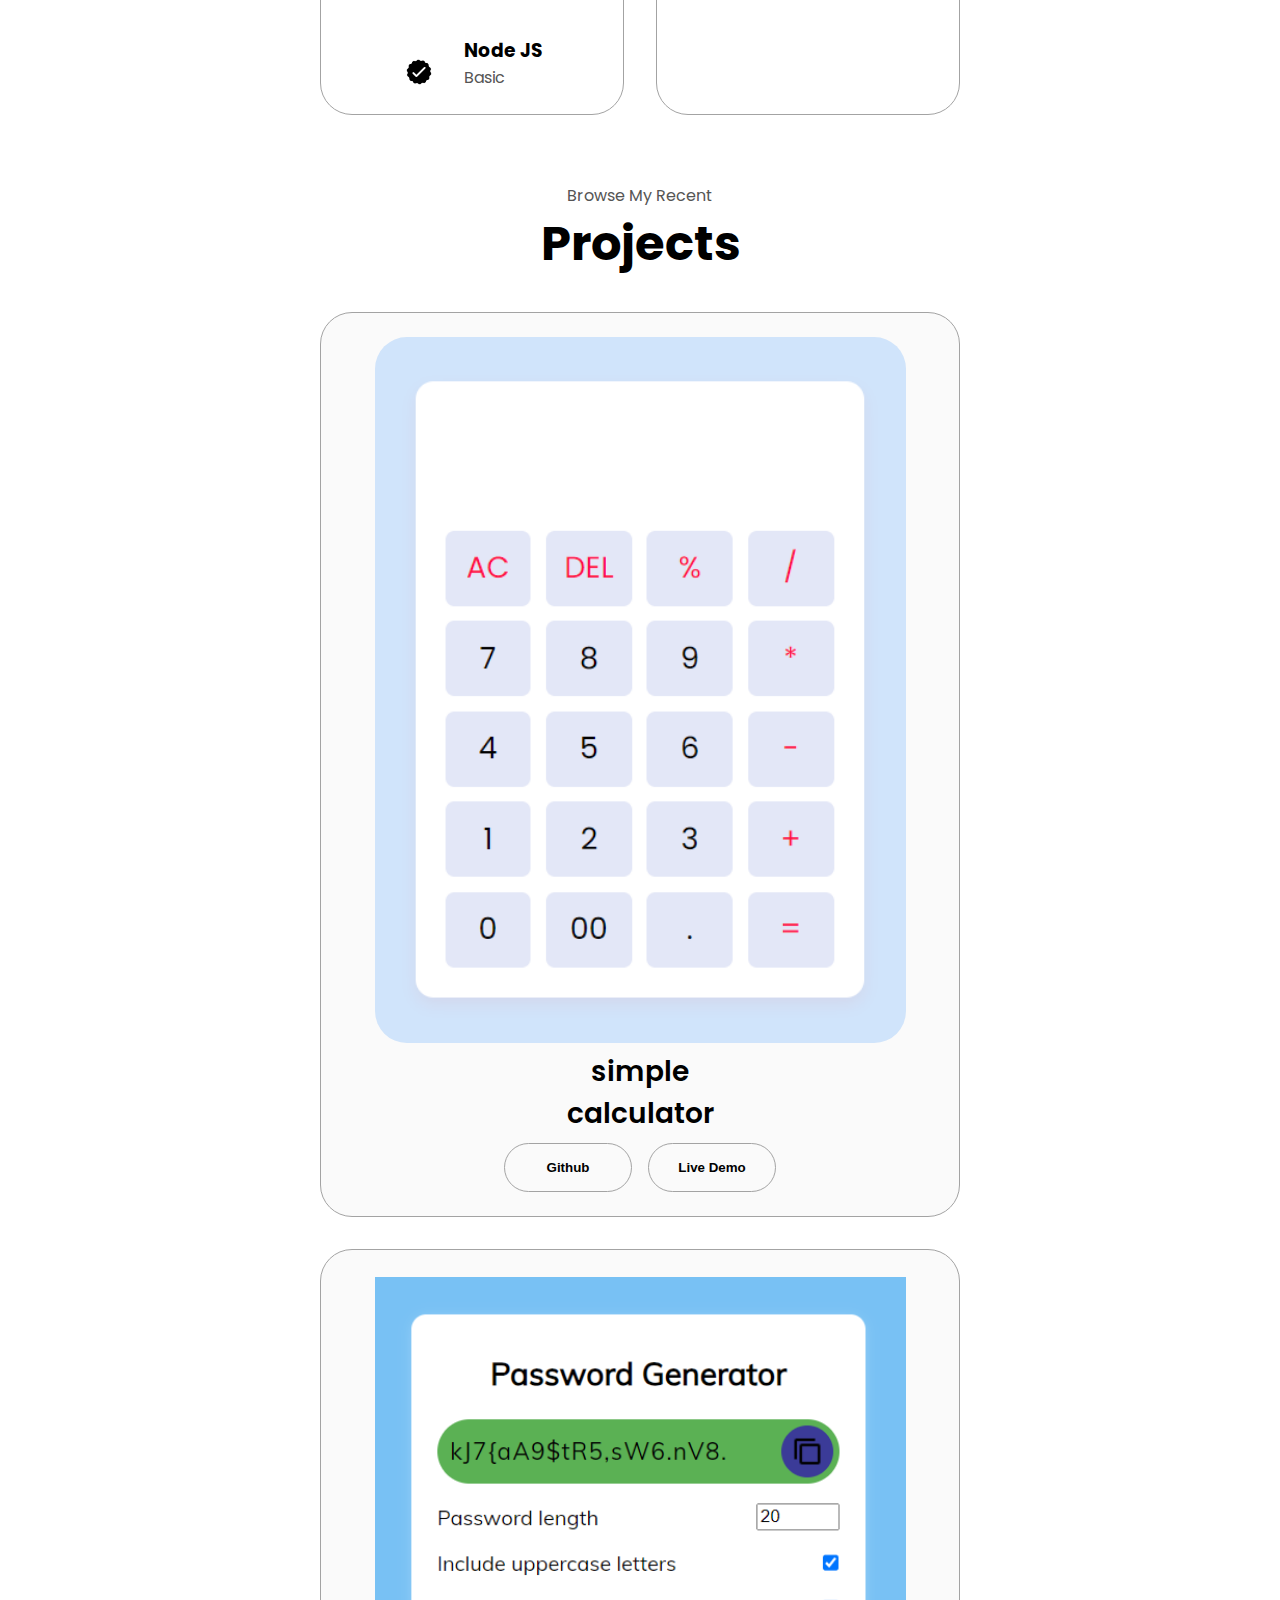
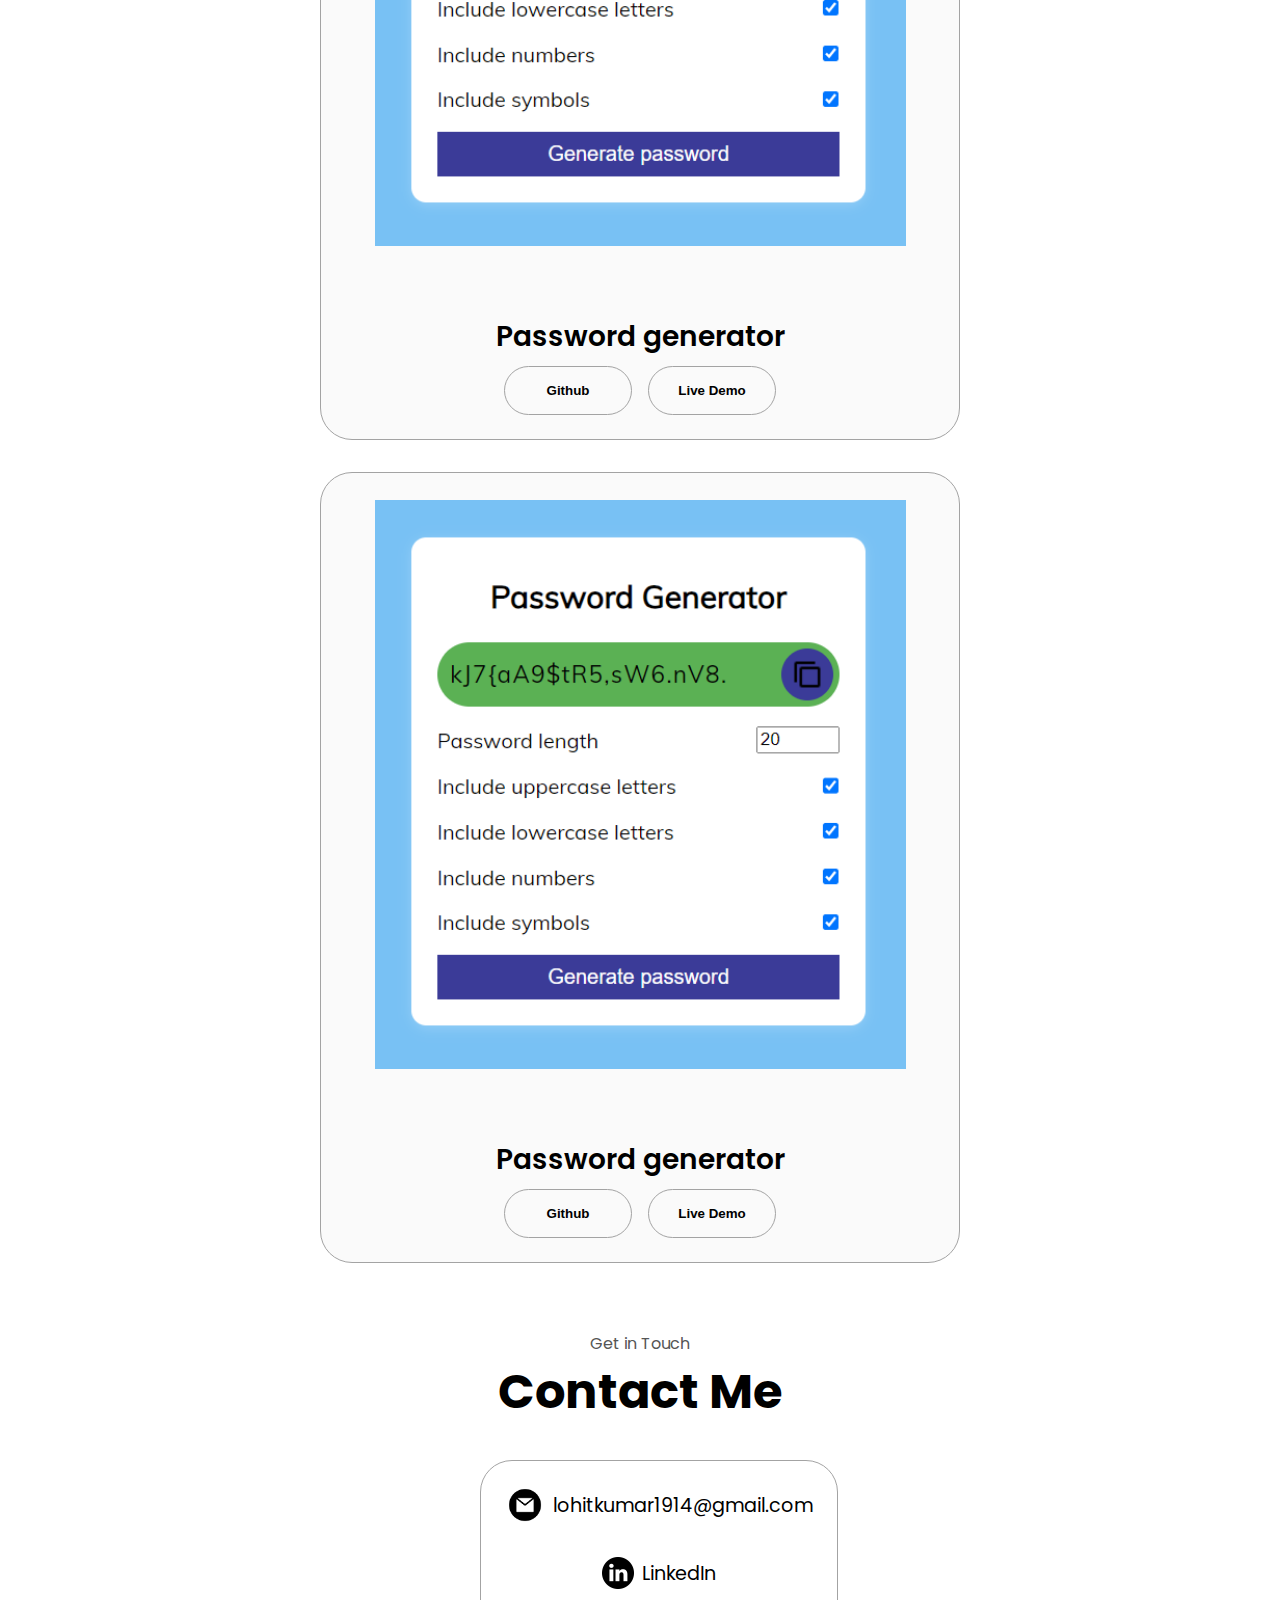
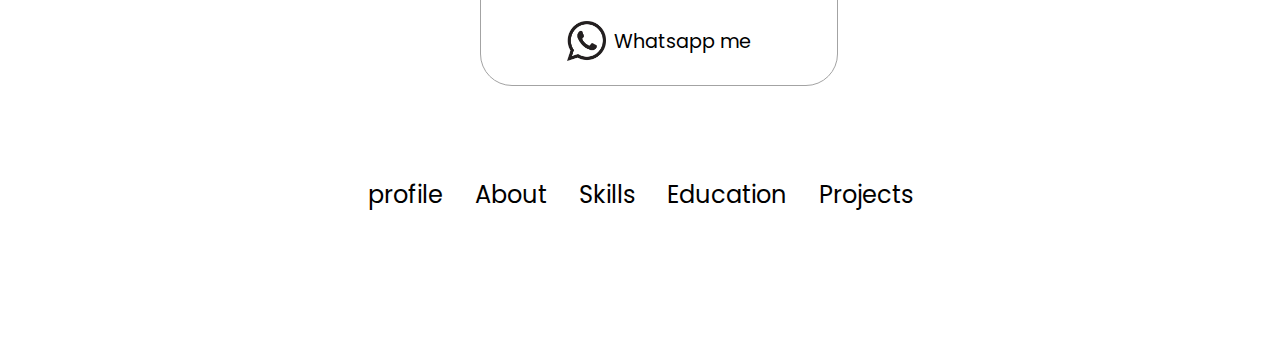
==== commit 295fc3fa: "project" ====
--- a/index.html
+++ b/index.html
@@ -1,382 +1,324 @@
 <!DOCTYPE html>
 <html lang="en">
+
 <head>
-    <meta charset="UTF-8">
-    <meta name="viewport" content="width=device-width, initial-scale=1.0">
-    <title>my portfolio</title>
-
-    <link rel="stylesheet" href="style.css"/>
-    <link rel="stylesheet" href="mediaquire.css"/>
+  <meta charset="UTF-8">
+  <meta name="viewport" content="width=device-width, initial-scale=1.0">
+  <title>my portfolio</title>
+
+  <link rel="stylesheet" href="style.css" />
+  <link rel="stylesheet" href="mediaquire.css" />
 
 </head>
+
 <body>
- <nav id="desktop-nav">
+  <nav id="desktop-nav">
     <div class="logo">Lohit kumar</div>
     <div>
-        <ul class="nav-links">
+      <ul class="nav-links">
         <li><a href="#Education">Education</a></li>
         <li><a href="#experience">skills</a></li>
         <li><a href="#projects">projects</a></li>
         <li><a href="#contact">contact</a></li>
-   </ul> 
-</div>
- </nav>
- <nav id="hambuger-nav">
+      </ul>
+    </div>
+  </nav>
+  <nav id="hambuger-nav">
     <div class="logo">Lohit kumar</div>
     <div class="hambuger-menu">
-        <div class ="hambuger-icon" onclick="toggleMenu()">
-          <span></span>
-          <span></span>
-          <span></span>
-        </div>
-    <div class="menu-links">
+      <div class="hambuger-icon" onclick="toggleMenu()">
+        <span></span>
+        <span></span>
+        <span></span>
+      </div>
+      <div class="menu-links">
         <li><a href="#Education" onclick="toggleMenu()">Education</a></li>
         <li><a href="#experience" onclick="toggleMenu()">skills</a></li>
         <li><a href="#projects" onclick="toggleMenu()">projects</a></li>
         <li><a href="#contact" onclick="toggleMenu()">contact</a></li>
-         
-    </div>
-    </div>
- </nav>
-<section id ="profile">
+
+      </div>
+    </div>
+  </nav>
+  <section id="profile">
     <div class="section__pic-container">
-        <img src="./assets/profile-pic.png" alt="lohit profile">
+      <img src="./assets/profile-pic.png" alt="lohit profile">
 
     </div>
     <div class="section__text">
-        <p class ="section__text__p1">hello, i'm</p>
-        <h1 class ="title">Lohit Kumar</h1>
-        <p class="section__text__p2">Web Developer</p>
-        <div class="btn-container">
-            <button class="btn btn-color-2" 
-            onclick="window.open('./assets/resume.pdf')">
-                Download CV
-            </button>
-            <button class="btn btn-color-1" 
-            onclick="location.href=('./#contact')">
-                contact info
-            </button>
-        </div>
-        <div id="socials-container">
-            <img src="./assets/linkedin.png" alt="my linkedin profile"
-            class="icon" onclick="location.href='https://www.linkedin.com/in/naram-lohit-kumar-b92666259'"/>
-            <img src="./assets/github.png" alt="my github profile"
-            class="icon" onclick="location.href='https://github.com/lohitkumar1914'"/>
-            <img src="./assets/instagram logo.png" alt="my insta profile"
-            class="icon" onclick="location.href='https://www.instagram.com/sasilohit_1914/#'"/>
-            <img src="./assets/twitter-x-logo-.png" alt="my twitter profile"
-            class="icon" onclick="location.href='https://twitter.com/sasilohit1914'"/>
-        </div>
-    </div>
-    
-</section>
-
-<section id="about">
-  <p class="section__text__p1">Get To Know More</p>
-  <h1 class="title">About Me</h1>
-
-  <div class="text-container">
-    <p>
-I’m Lohit Kumar, a passionate and versatile full-stack web developer, currently pursuing a B.Tech in Electronics & Communication at Anil Neerukonda Institute of Technology and Sciences, graduating in May 2025. With hands-on experience in both front-end and back-end technologies, I specialize in building responsive and dynamic web applications using frameworks like React, Node.js, and TypeScript. My programming expertise includes Python, Java, and JavaScript, and I have a strong foundation in data structures, algorithms, and database management.
-
-Driven by a love for problem-solving and continuous learning, I enjoy creating intuitive, user-friendly solutions that enhance digital experiences. I’m constantly exploring new technologies and refining my skills to stay ahead in the ever-evolving tech landscape. Starting from January 2025, I am available for internships and job opportunities, and I am excited to contribute my knowledge and enthusiasm to impactful projects.    </p>
-  </div>
-<!-- ----------------------------------------------------------------------education--------------------------------------------------------------------------->
-<section id="Education" class="col">
-				
-  <header class="title">
-    <h2>EDUCATION</h2>
-  </header>
-
-  <div class="contents">
-    
-    <div class="box">
-      <h4>2018 - 2019</h4>
-      <h3>10th SSC </h3>
-      <p>Dr. K K R's Gowtham model School<br/> Tanuku</p>
-    </div>
-
-    <div class="box">
-      <h4>2019 - 2021</h4>
-      <h3> Board of Intermediate Education, AP</h3>
-      <p>Sasi Junior College<br/> Tanuku</p>
-    </div>
-
-    <div class="box">
-      <h4>2021 - 2025</h4>
-      <h3>B.TECH -
-        Electronics and communication engineering (ECE)
-        </h3>
-      <p>Anil neerukonda institution
-        of technology and sciences<br/>
-        Visakhapatnam
-        (A)</p>
-    </div>
-
-  </div>
-  
-</section>
-<section id="experience">
-  <p class="section__text__p1">Explore My</p>
-  <h1 class="title">Skills</h1>
-  <div class="experience-details-container">
-    <div class="about-containers">
-      <div class="details-container">
-        <h2 class="experience-sub-title">Web Development</h2>
-        <div class="article-container">
-          <article>
-            <img
-              src="./assets/checkmark.png"
-              alt="Experience icon"
-              class="icon"
-            />
-            <div>
-              <h3>HTML</h3>
-              <p>Experienced</p>
-            </div>
-          </article>
-          <article>
-            <img
-              src="./assets/checkmark.png"
-              alt="Experience icon"
-              class="icon"
-            />
-            <div>
-              <h3>CSS</h3>
-              <p>Experienced</p>
-            </div>
-          </article>
-          <article>
-            <img
-              src="./assets/checkmark.png"
-              alt="Experience icon"
-              class="icon"
-            />
-            <div>
-              <h3>JavaScript</h3>
-              <p>Basic</p>
-            </div>
-          </article>
-          <article>
-            <img
-              src="./assets/checkmark.png"
-              alt="Experience icon"
-              class="icon"
-            />
-            <div>
-              <h3>react</h3>
-              <p>Intermediate</p>
-            </div>
-          </article>
-          <article>
-            <img
-              src="./assets/checkmark.png"
-              alt="Experience icon"
-              class="icon"
-            />
-            <div>
-              <h3>TypeScript</h3>
-              <p>Basic</p>
-            </div>
-          </article>
-          <article>
-            <img
-              src="./assets/checkmark.png"
-              alt="Experience icon"
-              class="icon"
-            />
-            <div>
-              <h3>Node JS</h3>
-              <p>Basic</p>
-            </div>
-          </article>
-        </div>
-      </div>
-      <div class="details-container">
-        <h2 class="experience-sub-title">Languages</h2>
-        <div class="article-container">
-          <article>
-            <img
-              src="./assets/checkmark.png"
-              alt="Experience icon"
-              class="icon"
-            />
-            <div>
-              <h3>JAVA</h3>
-              <p>Intermediate</p>
-            </div>
-          </article>
-          <article>
-            <img
-              src="./assets/checkmark.png"
-              alt="Experience icon"
-              class="icon"
-            />
-            <div>
-              <h3>Python</h3>
-              <p>Intermediate</p>
-            </div>
-          </article>
-          
-          <article>
-            <img
-              src="./assets/checkmark.png"
-              alt="Experience icon"
-              class="icon"
-            />
-            <div>
-              <h3>Git</h3>
-              <p>Intermediate</p>
-            </div>
-          </article>
-        </div>
-      </div>
-    </div>
-  </div>
-</section>
-
-<section id="projects">
-  <p class="section__text__p1">Browse My Recent</p>
-  <h1 class="title">Projects</h1>
-  <div class="experience-details-container">
-    <div class="about-containers">
-      <div class="details-container color-container">
-        <div class="article-container">
-          <img
-            src="./assets/project-1.png"
-            alt="Project 1"
-            class="project-img1"
-          />
-        </div>
-       
-        <h2 class="experience-sub-title project-title">Password generator
-        </h2>
-        <h4 class="project-one-title">   
-        </h4>
-        <div class="btn-container">
-          <button
-            class="btn btn-color-2 project-btn"
-            onclick="location.href='https://github.com/lohitkumar1914/project-1-Password-generator.git'"
-            target="_blank">
-            Github
-          </button>
-          <button
-            class="btn btn-color-2 project-btn"
-            onclick="location.href='https://lohitkumar1914.github.io/project-1-Password-generator/'"
-            target="_blank" >
-            Live Demo
-          </button>
-        </div>
-      </div>
-      
-      <!-- project 2-->
-      <div class="details-container color-container">
-        <div class="article-container">
-          <img
-            src="./assets/project-2.png"
-            alt="Project 1"
-            class="project-img"
-          />
-        </div>
-        <h2 class="experience-sub-title project-title">simple <br>calculator
-        </h2>
-        <h4 class="project-one-title">   
-        </h4>
-        <div class="btn-container">
-          <button
-            class="btn btn-color-2 project-btn"
-            onclick="location.href='https://github.com/lohitkumar1914/Simple-calculator'"
-            target="_blank">
-            Github
-          </button>
-          <button
-            class="btn btn-color-2 project-btn"
-            onclick="location.href='https://lohitkumar1914.github.io/Simple-calculator/'"
-            target="_blank" >
-            Live Demo
-          </button>
-        </div>
-      </div>
-            <!-- project 3-->
-
-      <div class="details-container color-container">
-        <div class="article-container">
-          <img
-            src="./assets/project-3.png"
-            alt="Project 1"
-            class="project-img"
-          />
-        </div>
-        <h2 class="experience-sub-title project-title">project 2
-        </h2>
-        <h4 class="project-one-title">   
-        </h4>
-        <div class="btn-container">
-          <button
-            class="btn btn-color-2 project-btn"
-            onclick="location.href='https://github.com/'"
-            target="_blank">
-            Github
-          </button>
-          <button
-            class="btn btn-color-2 project-btn"
-            onclick="location.href='https://lohitkumar1914.github.io/'"
-            target="_blank" >
-            Live Demo
-          </button>
-        </div>
-      </div>
-    </div>
-  </div>
-  <section id="contact">
-    <p class="section__text__p1">Get in Touch</p>
-    <h1 class="title">Contact Me</h1>
-    <div class="contact-info-upper-container">
-      <div class="contact-info-container">
-        <img
-          src="./assets/email.png"
-          alt="Email icon"
-          class="icon contact-icon email-icon"
-        />
-        <p><a href="mailto:examplemail@gmail.com">lohitkumar1914@gmail.com</a></p>
-      </div>
-      <div class="contact-info-container">
-        <img
-          src="./assets/linkedin.png"
-          alt="LinkedIn icon"
-          class="icon contact-icon"
-        />
-        <p><a href="https://www.linkedin.com/in/naram-lohit-kumar-b92666259">LinkedIn</a></p>
-      </div>
-      
-      <div class="contact-info-container">
-        <img
-          src="./assets/whatsapp-icon.png"
-          alt="Email icon"
-          class="icon contact-icon email-icon"
-        />
-        <p><a href="https://wa.me/7793928902">Whatsapp me</a></p>
-      </div>
-    </div>
+      <p class="section__text__p1">hello, i'm</p>
+      <h1 class="title">Lohit Kumar</h1>
+      <p class="section__text__p2">Web Developer</p>
+      <div class="btn-container">
+        <button class="btn btn-color-2" onclick="window.open('./assets/resume.pdf')">
+          Download CV
+        </button>
+        <button class="btn btn-color-1" onclick="location.href=('./#contact')">
+          contact info
+        </button>
+      </div>
+      <div id="socials-container">
+        <img src="./assets/linkedin.png" alt="my linkedin profile" class="icon"
+          onclick="location.href='https://www.linkedin.com/in/naram-lohit-kumar-b92666259'" />
+        <img src="./assets/github.png" alt="my github profile" class="icon"
+          onclick="location.href='https://github.com/lohitkumar1914'" />
+        <img src="./assets/instagram logo.png" alt="my insta profile" class="icon"
+          onclick="location.href='https://www.instagram.com/sasilohit_1914/#'" />
+        <img src="./assets/twitter-x-logo-.png" alt="my twitter profile" class="icon"
+          onclick="location.href='https://twitter.com/sasilohit1914'" />
+      </div>
+    </div>
+
   </section>
-  <footer>
-    <nav>
-      <div class="nav-links-container">
-        <ul class="nav-links">
-          <li><a href="#profile">profile</a></li>
-          <li><a href="#about">About</a></li>
-          <li><a href="#experience">Skills</a></li>
-          <li><a href="#Education">Education</a></li>
-          <li><a href="#projects">Projects</a></li>
-          
-        </ul>
-      </div>
-    </nav>
-  </footer>
-  
-</section>
-
-    <script src="scrpit.js"></script> 
+
+  <section id="about">
+    <p class="section__text__p1">Get To Know More</p>
+    <h1 class="title">About Me</h1>
+
+    <div class="text-container">
+      <p>
+        I’m Lohit Kumar, a passionate and versatile full-stack web developer, currently pursuing a B.Tech in Electronics
+        & Communication at Anil Neerukonda Institute of Technology and Sciences, graduating in May 2025. With hands-on
+        experience in both front-end and back-end technologies, I specialize in building responsive and dynamic web
+        applications using frameworks like React, Node.js, and TypeScript. My programming expertise includes Python,
+        Java, and JavaScript, and I have a strong foundation in data structures, algorithms, and database management.
+
+        Driven by a love for problem-solving and continuous learning, I enjoy creating intuitive, user-friendly
+        solutions that enhance digital experiences. I’m constantly exploring new technologies and refining my skills to
+        stay ahead in the ever-evolving tech landscape. Starting from January 2025, I am available for internships and
+        job opportunities, and I am excited to contribute my knowledge and enthusiasm to impactful projects. </p>
+    </div>
+    <!-- ----------------------------------------------------------------------education--------------------------------------------------------------------------->
+    <section id="Education" class="col">
+
+      <header class="title">
+        <h2>EDUCATION</h2>
+      </header>
+
+      <div class="contents">
+
+        <div class="box">
+          <h4>2018 - 2019</h4>
+          <h3>10th SSC </h3>
+          <p>Dr. K K R's Gowtham model School<br /> Tanuku</p>
+        </div>
+
+        <div class="box">
+          <h4>2019 - 2021</h4>
+          <h3> Board of Intermediate Education, AP</h3>
+          <p>Sasi Junior College<br /> Tanuku</p>
+        </div>
+
+        <div class="box">
+          <h4>2021 - 2025</h4>
+          <h3>B.TECH -
+            Electronics and communication engineering (ECE)
+          </h3>
+          <p>Anil neerukonda institution
+            of technology and sciences<br />
+            Visakhapatnam
+            (A)</p>
+        </div>
+
+      </div>
+
+    </section>
+    <section id="experience">
+      <p class="section__text__p1">Explore My</p>
+      <h1 class="title">Skills</h1>
+      <div class="experience-details-container">
+        <div class="about-containers">
+          <div class="details-container">
+            <h2 class="experience-sub-title">Web Development</h2>
+            <div class="article-container">
+              <article>
+                <img src="./assets/checkmark.png" alt="Experience icon" class="icon" />
+                <div>
+                  <h3>HTML</h3>
+                  <p>Experienced</p>
+                </div>
+              </article>
+              <article>
+                <img src="./assets/checkmark.png" alt="Experience icon" class="icon" />
+                <div>
+                  <h3>CSS</h3>
+                  <p>Experienced</p>
+                </div>
+              </article>
+              <article>
+                <img src="./assets/checkmark.png" alt="Experience icon" class="icon" />
+                <div>
+                  <h3>JavaScript</h3>
+                  <p>Basic</p>
+                </div>
+              </article>
+              <article>
+                <img src="./assets/checkmark.png" alt="Experience icon" class="icon" />
+                <div>
+                  <h3>react</h3>
+                  <p>Intermediate</p>
+                </div>
+              </article>
+              <article>
+                <img src="./assets/checkmark.png" alt="Experience icon" class="icon" />
+                <div>
+                  <h3>TypeScript</h3>
+                  <p>Basic</p>
+                </div>
+              </article>
+              <article>
+                <img src="./assets/checkmark.png" alt="Experience icon" class="icon" />
+                <div>
+                  <h3>Node JS</h3>
+                  <p>Basic</p>
+                </div>
+              </article>
+            </div>
+          </div>
+          <div class="details-container">
+            <h2 class="experience-sub-title">Languages</h2>
+            <div class="article-container">
+              <article>
+                <img src="./assets/checkmark.png" alt="Experience icon" class="icon" />
+                <div>
+                  <h3>JAVA</h3>
+                  <p>Intermediate</p>
+                </div>
+              </article>
+              <article>
+                <img src="./assets/checkmark.png" alt="Experience icon" class="icon" />
+                <div>
+                  <h3>Python</h3>
+                  <p>Intermediate</p>
+                </div>
+              </article>
+
+              <article>
+                <img src="./assets/checkmark.png" alt="Experience icon" class="icon" />
+                <div>
+                  <h3>Git</h3>
+                  <p>Intermediate</p>
+                </div>
+              </article>
+            </div>
+          </div>
+        </div>
+      </div>
+    </section>
+
+    <section id="projects">
+      <p class="section__text__p1">Browse My Recent</p>
+      <h1 class="title">Projects</h1>
+      <div class="experience-details-container">
+        <div class="about-containers">
+
+
+          <!-- project 2-->
+          <div class="details-container color-container">
+            <div class="article-container">
+              <img src="./assets/project-2.png" alt="Project 1" class="project-img" />
+            </div>
+            <h2 class="experience-sub-title project-title">simple <br>calculator
+            </h2>
+            <h4 class="project-one-title">
+            </h4>
+            <div class="btn-container">
+              <button class="btn btn-color-2 project-btn"
+                onclick="location.href='https://github.com/lohitkumar1914/Simple-calculator'" target="_blank">
+                Github
+              </button>
+              <button class="btn btn-color-2 project-btn"
+                onclick="location.href='https://lohitkumar1914.github.io/Simple-calculator/'" target="_blank">
+                Live Demo
+              </button>
+            </div>
+          </div>
+          <!-- project 3-->
+
+          <div class="details-container color-container">
+            <div class="article-container">
+              <img src="./assets/project-1.png" alt="Project 1" class="project-img1" />
+            </div>
+
+            <h2 class="experience-sub-title project-title">Password generator
+            </h2>
+            <h4 class="project-one-title">
+            </h4>
+            <div class="btn-container">
+              <button class="btn btn-color-2 project-btn"
+                onclick="location.href='https://github.com/lohitkumar1914/project-1-Password-generator.git'"
+                target="_blank">
+                Github
+              </button>
+              <button class="btn btn-color-2 project-btn"
+                onclick="location.href='https://lohitkumar1914.github.io/project-1-Password-generator/'"
+                target="_blank">
+                Live Demo
+              </button>
+            </div>
+          </div>
+          <div class="details-container color-container">
+            <div class="article-container">
+              <img src="./assets/project-1.png" alt="Project 1" class="project-img1" />
+            </div>
+
+            <h2 class="experience-sub-title project-title">Password generator
+            </h2>
+            <h4 class="project-one-title">
+            </h4>
+            <div class="btn-container">
+              <button class="btn btn-color-2 project-btn"
+                onclick="location.href='https://github.com/lohitkumar1914/project-1-Password-generator.git'"
+                target="_blank">
+                Github
+              </button>
+              <button class="btn btn-color-2 project-btn"
+                onclick="location.href='https://lohitkumar1914.github.io/project-1-Password-generator/'"
+                target="_blank">
+                Live Demo
+              </button>
+            </div>
+          </div>
+        </div>
+      </div>
+      <section id="contact">
+        <p class="section__text__p1">Get in Touch</p>
+        <h1 class="title">Contact Me</h1>
+        <div class="contact-info-upper-container">
+          <div class="contact-info-container">
+            <img src="./assets/email.png" alt="Email icon" class="icon contact-icon email-icon" />
+            <p><a href="mailto:examplemail@gmail.com">lohitkumar1914@gmail.com</a></p>
+          </div>
+          <div class="contact-info-container">
+            <img src="./assets/linkedin.png" alt="LinkedIn icon" class="icon contact-icon" />
+            <p><a href="https://www.linkedin.com/in/naram-lohit-kumar-b92666259">LinkedIn</a></p>
+          </div>
+
+          <div class="contact-info-container">
+            <img src="./assets/whatsapp-icon.png" alt="Email icon" class="icon contact-icon email-icon" />
+            <p><a href="https://wa.me/7793928902">Whatsapp me</a></p>
+          </div>
+        </div>
+      </section>
+      <footer>
+        <nav>
+          <div class="nav-links-container">
+            <ul class="nav-links">
+              <li><a href="#profile">profile</a></li>
+              <li><a href="#about">About</a></li>
+              <li><a href="#experience">Skills</a></li>
+              <li><a href="#Education">Education</a></li>
+              <li><a href="#projects">Projects</a></li>
+
+            </ul>
+          </div>
+        </nav>
+      </footer>
+
+    </section>
+
+    <script src="scrpit.js"></script>
 
 </body>
-</html>
+
+</html>